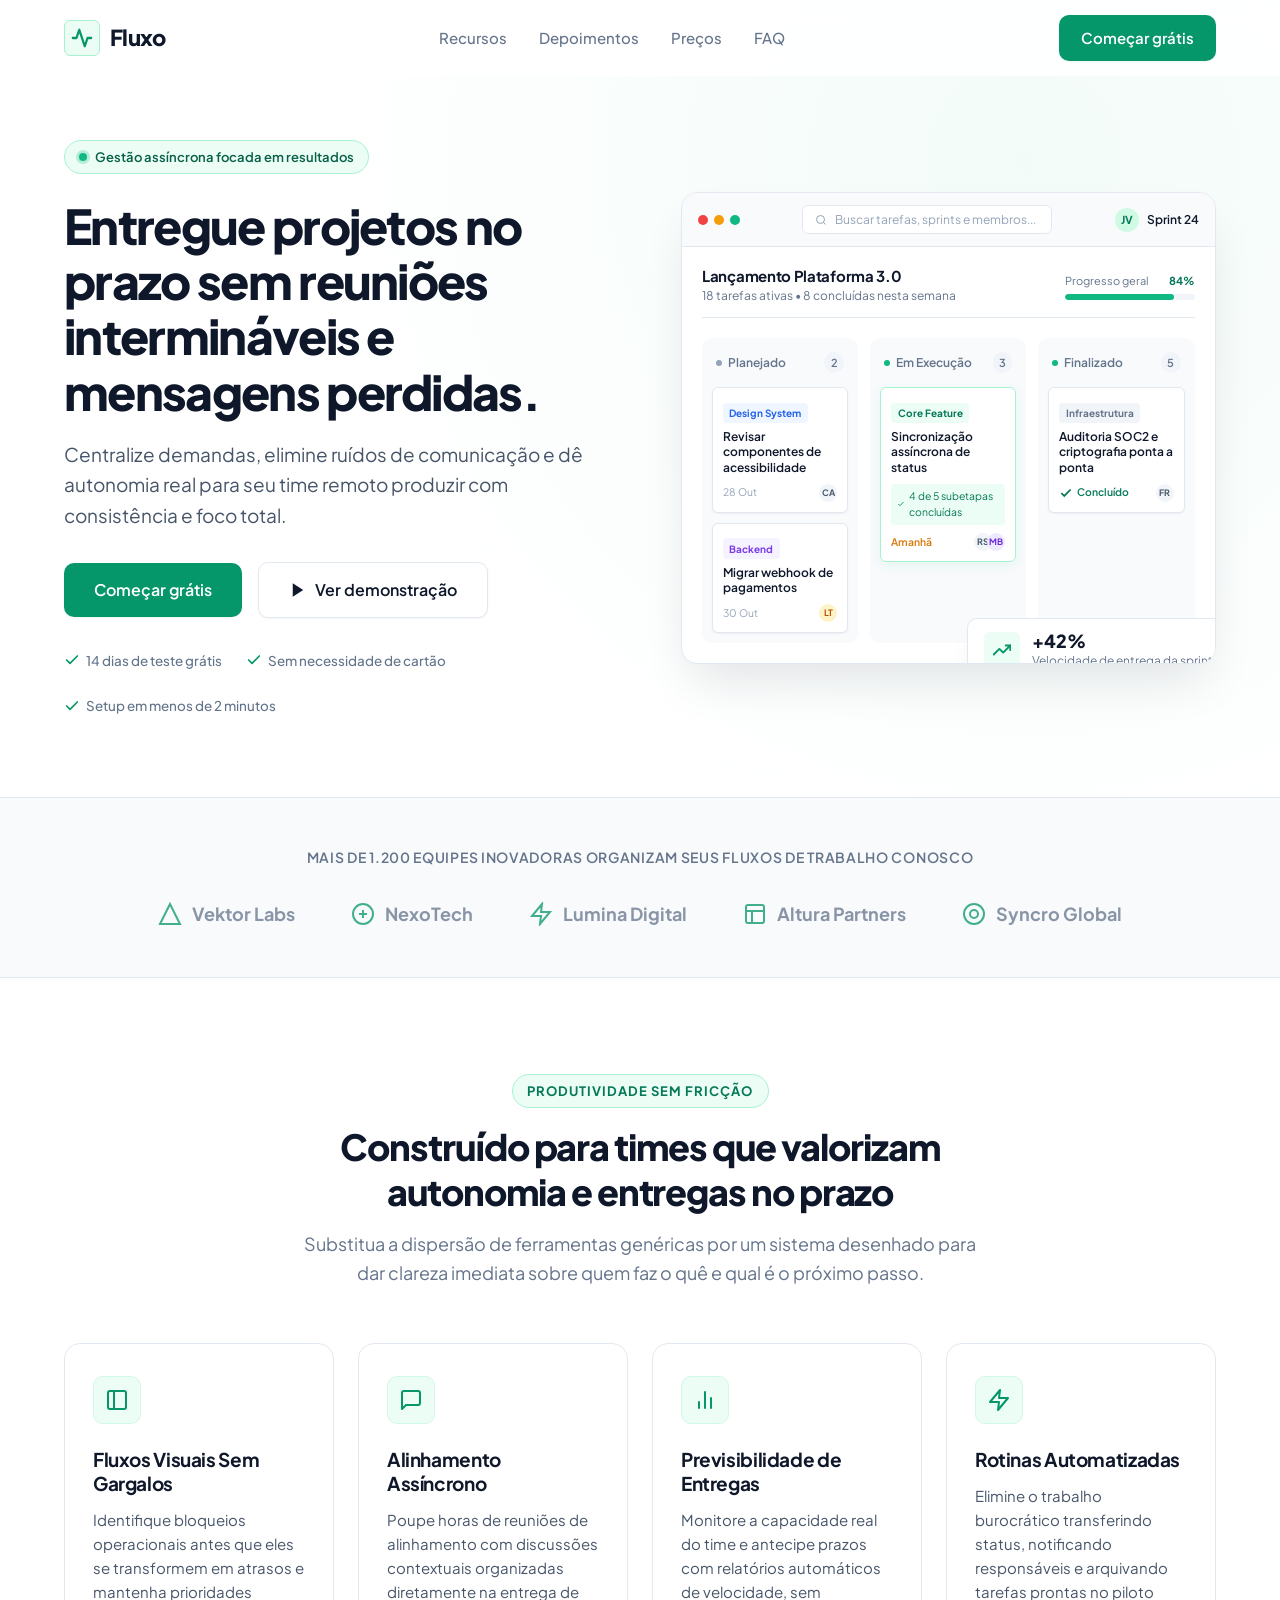
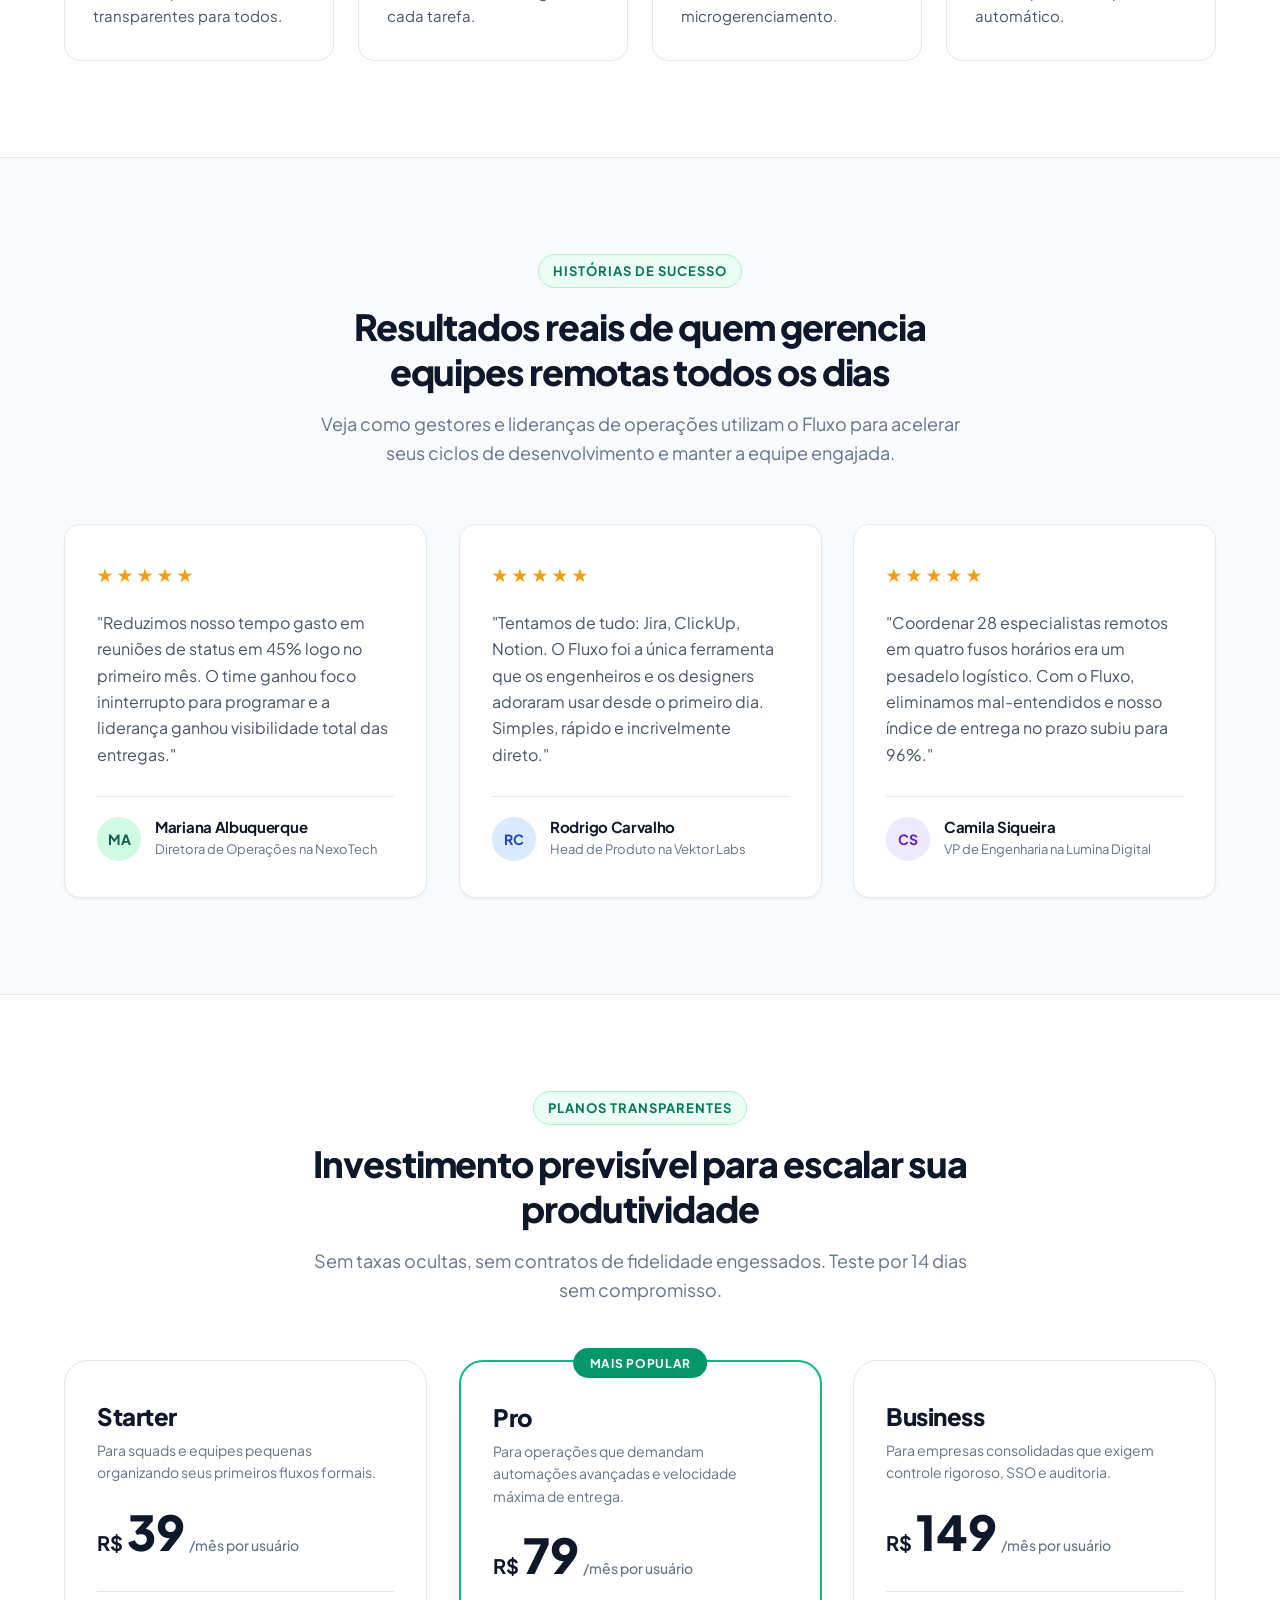
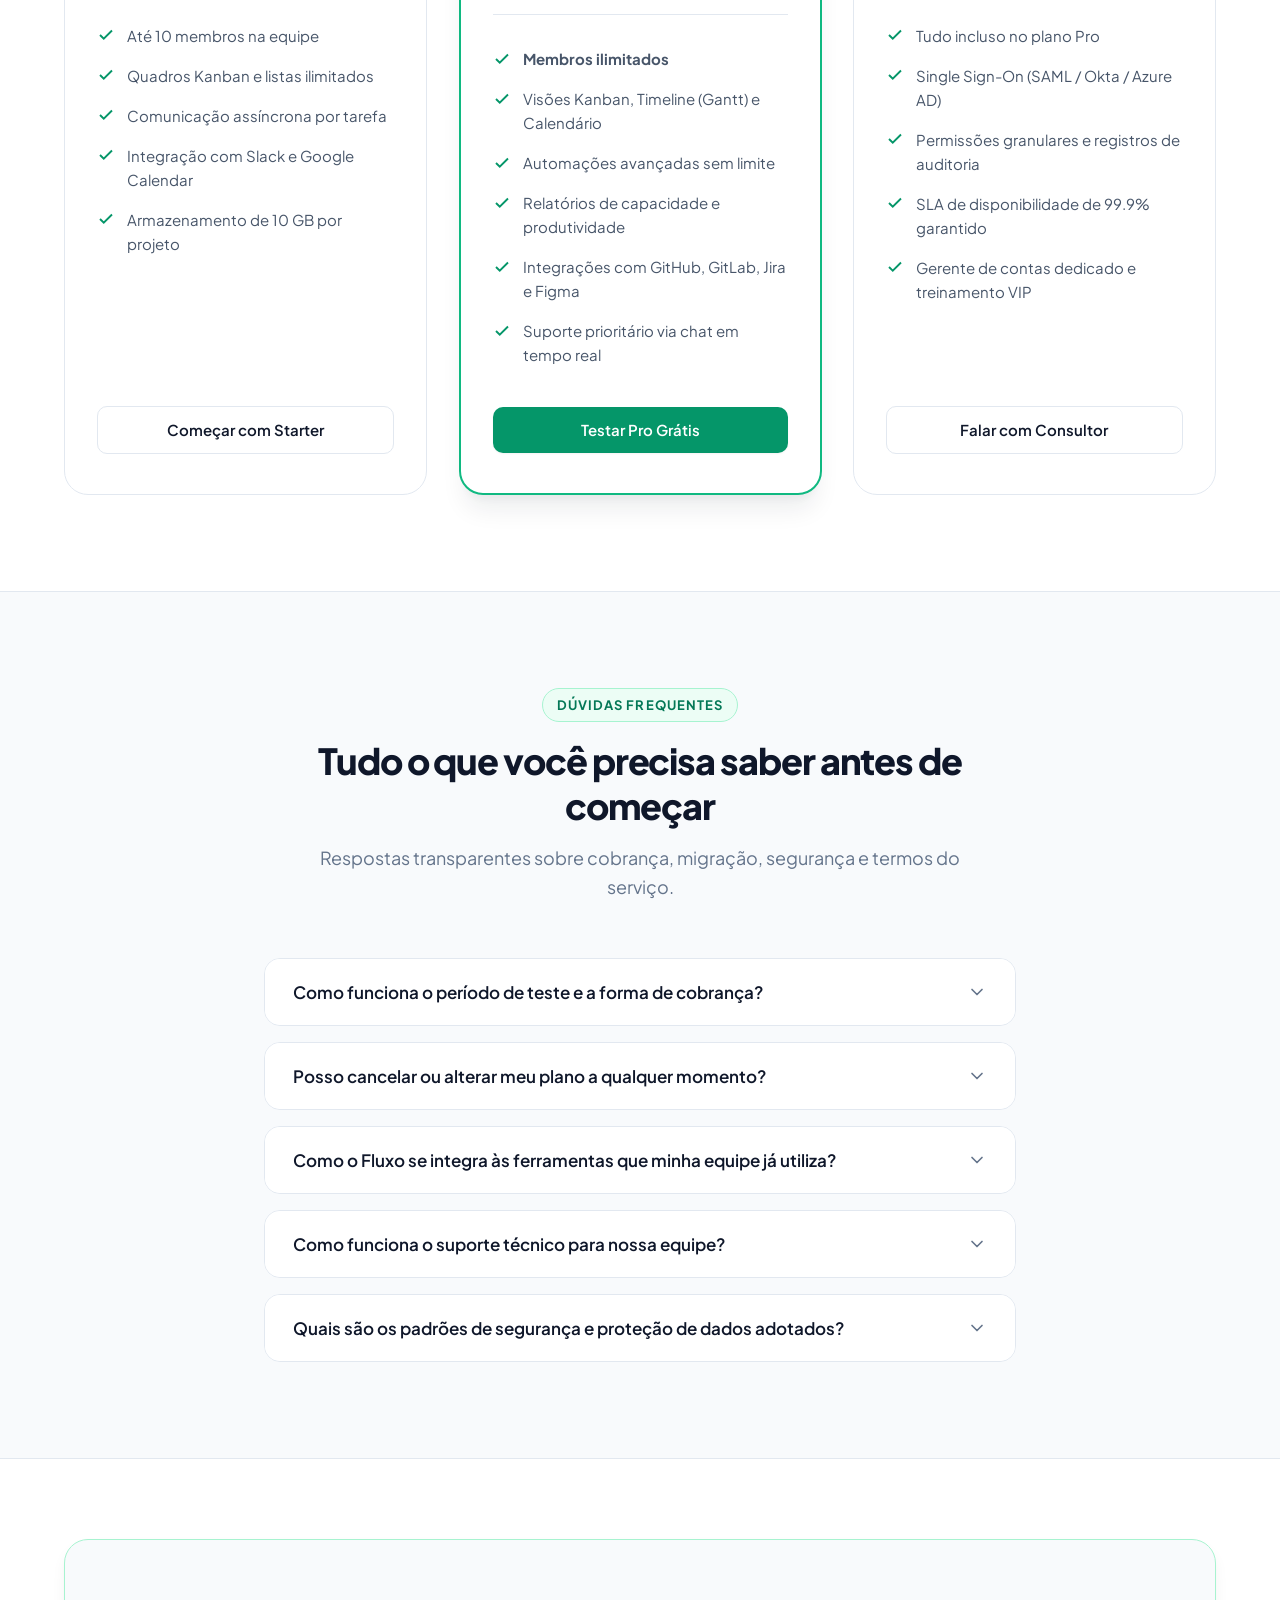
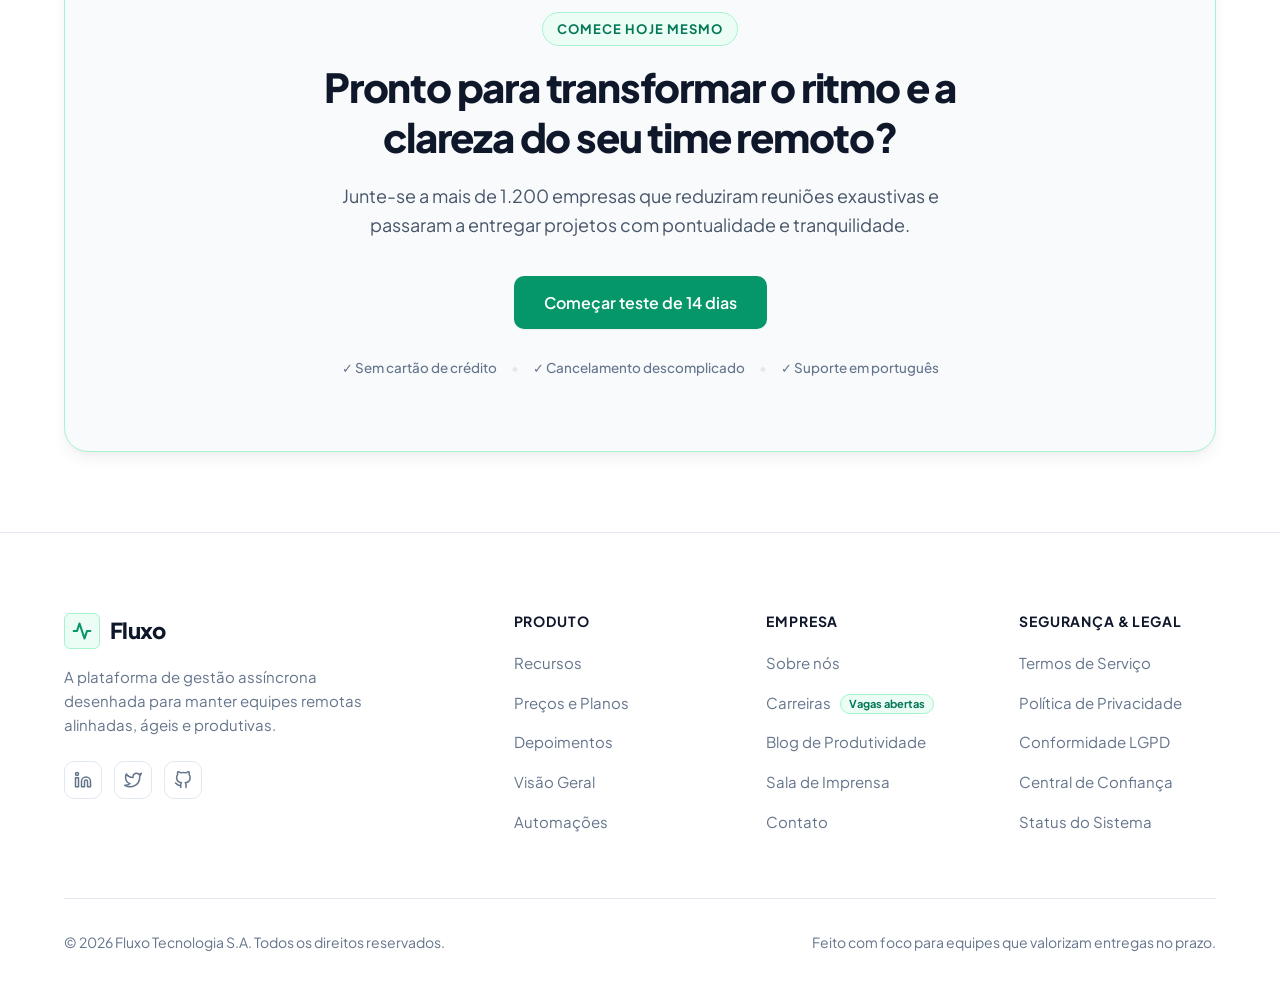
==== index.html @ 6b460231 "feat: initial commit with project files and documentation" ====
<!DOCTYPE html>
<html lang="pt-BR">
<head>
  <meta charset="UTF-8">
  <meta name="viewport" content="width=device-width, initial-scale=1.0">
  <meta name="description" content="Fluxo - A plataforma definitiva de gestão de projetos e tarefas para equipes remotas de alto rendimento. Entregue no prazo com transparência e autonomia.">
  <title>Fluxo | Gestão de Projetos e Tarefas para Equipes Remotas</title>
  
  <!-- Tipografia: Plus Jakarta Sans via Google Fonts -->
  <link rel="preconnect" href="https://fonts.googleapis.com">
  <link rel="preconnect" href="https://fonts.gstatic.com" crossorigin>
  <link href="https://fonts.googleapis.com/css2?family=Plus+Jakarta+Sans:wght@400;500;600;700;800&display=swap" rel="stylesheet">
  
  <!-- Folha de Estilos -->
  <link rel="stylesheet" href="style.css">
</head>
<body>

  <!-- ==================== 1. HEADER FIXO ==================== -->
  <header class="site-header" id="header">
    <div class="container header-container">
      <a href="#" class="brand-logo" aria-label="Fluxo - Página inicial">
        <span class="logo-mark">
          <svg width="22" height="22" viewBox="0 0 24 24" fill="none" stroke="currentColor" stroke-width="2.5" stroke-linecap="round" stroke-linejoin="round">
            <polyline points="22 12 18 12 15 21 9 3 6 12 2 12"></polyline>
          </svg>
        </span>
        <span class="logo-text">Fluxo</span>
      </a>

      <!-- Menu de Navegação Desktop -->
      <nav class="nav-menu" id="navMenu" aria-label="Navegação principal">
        <ul class="nav-list">
          <li class="nav-item"><a href="#recursos" class="nav-link">Recursos</a></li>
          <li class="nav-item"><a href="#depoimentos" class="nav-link">Depoimentos</a></li>
          <li class="nav-item"><a href="#precos" class="nav-link">Preços</a></li>
          <li class="nav-item"><a href="#faq" class="nav-link">FAQ</a></li>
        </ul>
        <div class="nav-actions-mobile">
          <a href="#precos" class="btn btn-primary btn-block">Começar grátis</a>
        </div>
      </nav>

      <!-- Ações Desktop -->
      <div class="header-actions">
        <a href="#precos" class="btn btn-primary">Começar grátis</a>
        <!-- Botão Hambúrguer Mobile -->
        <button class="hamburger-btn" id="hamburgerBtn" aria-label="Abrir menu de navegação" aria-expanded="false" aria-controls="navMenu">
          <span class="hamburger-bar"></span>
          <span class="hamburger-bar"></span>
          <span class="hamburger-bar"></span>
        </button>
      </div>
    </div>
  </header>

  <main>
    <!-- ==================== 2. HERO SECTION ==================== -->
    <section class="hero-section" id="hero">
      <div class="container hero-container">
        <!-- Coluna de Texto e Conversão -->
        <div class="hero-content reveal">
          <div class="hero-badge">
            <span class="badge-dot"></span>
            <span>Gestão assíncrona focada em resultados</span>
          </div>
          
          <h1 class="hero-title">
            Entregue projetos no prazo sem reuniões intermináveis e mensagens perdidas.
          </h1>
          
          <p class="hero-subtitle">
            Centralize demandas, elimine ruídos de comunicação e dê autonomia real para seu time remoto produzir com consistência e foco total.
          </p>

          <div class="hero-cta-group">
            <a href="#precos" class="btn btn-primary btn-lg">Começar grátis</a>
            <a href="#recursos" class="btn btn-secondary btn-lg">
              <svg width="18" height="18" viewBox="0 0 24 24" fill="currentColor">
                <polygon points="5 3 19 12 5 21 5 3"></polygon>
              </svg>
              Ver demonstração
            </a>
          </div>

          <div class="hero-trust-indicators">
            <div class="trust-item">
              <svg width="16" height="16" viewBox="0 0 24 24" fill="none" stroke="currentColor" stroke-width="2.5" stroke-linecap="round" stroke-linejoin="round">
                <polyline points="20 6 9 17 4 12"></polyline>
              </svg>
              <span>14 dias de teste grátis</span>
            </div>
            <div class="trust-item">
              <svg width="16" height="16" viewBox="0 0 24 24" fill="none" stroke="currentColor" stroke-width="2.5" stroke-linecap="round" stroke-linejoin="round">
                <polyline points="20 6 9 17 4 12"></polyline>
              </svg>
              <span>Sem necessidade de cartão</span>
            </div>
            <div class="trust-item">
              <svg width="16" height="16" viewBox="0 0 24 24" fill="none" stroke="currentColor" stroke-width="2.5" stroke-linecap="round" stroke-linejoin="round">
                <polyline points="20 6 9 17 4 12"></polyline>
              </svg>
              <span>Setup em menos de 2 minutos</span>
            </div>
          </div>
        </div>

        <!-- Coluna Mockup do Produto (HTML/CSS Puro) -->
        <div class="hero-visual reveal">
          <div class="mockup-frame">
            <!-- Barra Superior do Aplicativo -->
            <div class="mockup-header">
              <div class="mockup-dots">
                <span class="dot dot-red"></span>
                <span class="dot dot-yellow"></span>
                <span class="dot dot-green"></span>
              </div>
              <div class="mockup-search-bar">
                <svg width="12" height="12" viewBox="0 0 24 24" fill="none" stroke="currentColor" stroke-width="2">
                  <circle cx="11" cy="11" r="8"></circle>
                  <line x1="21" y1="21" x2="16.65" y2="16.65"></line>
                </svg>
                <span>Buscar tarefas, sprints e membros...</span>
              </div>
              <div class="mockup-user-pill">
                <span class="mockup-avatar avatar-primary">JV</span>
                <span class="mockup-user-name">Sprint 24</span>
              </div>
            </div>

            <!-- Corpo do Dashboard / Kanban -->
            <div class="mockup-body">
              <!-- Topo do Projeto -->
              <div class="mockup-project-header">
                <div>
                  <h4 class="mockup-project-title">Lançamento Plataforma 3.0</h4>
                  <p class="mockup-project-meta">18 tarefas ativas • 8 concluídas nesta semana</p>
                </div>
                <div class="mockup-progress-wrap">
                  <div class="progress-info">
                    <span>Progresso geral</span>
                    <strong>84%</strong>
                  </div>
                  <div class="progress-track">
                    <div class="progress-fill" style="width: 84%;"></div>
                  </div>
                </div>
              </div>

              <!-- Colunas de Tarefas -->
              <div class="mockup-columns">
                <!-- Coluna 1: A Fazer -->
                <div class="mockup-col">
                  <div class="mockup-col-header">
                    <span class="col-indicator col-gray"></span>
                    <span class="col-title">Planejado</span>
                    <span class="col-count">2</span>
                  </div>
                  <div class="mockup-task-card">
                    <span class="task-tag tag-blue">Design System</span>
                    <p class="task-title">Revisar componentes de acessibilidade</p>
                    <div class="task-meta">
                      <span class="task-due">28 Out</span>
                      <span class="task-avatar avatar-sm">CA</span>
                    </div>
                  </div>
                  <div class="mockup-task-card">
                    <span class="task-tag tag-purple">Backend</span>
                    <p class="task-title">Migrar webhook de pagamentos</p>
                    <div class="task-meta">
                      <span class="task-due">30 Out</span>
                      <span class="task-avatar avatar-sm avatar-alt">LT</span>
                    </div>
                  </div>
                </div>

                <!-- Coluna 2: Em Execução -->
                <div class="mockup-col">
                  <div class="mockup-col-header">
                    <span class="col-indicator col-emerald"></span>
                    <span class="col-title">Em Execução</span>
                    <span class="col-count">3</span>
                  </div>
                  <div class="mockup-task-card card-highlight">
                    <span class="task-tag tag-emerald">Core Feature</span>
                    <p class="task-title">Sincronização assíncrona de status</p>
                    <div class="task-checklist">
                      <svg width="12" height="12" viewBox="0 0 24 24" fill="none" stroke="currentColor" stroke-width="2.5">
                        <polyline points="20 6 9 17 4 12"></polyline>
                      </svg>
                      <span>4 de 5 subetapas concluídas</span>
                    </div>
                    <div class="task-meta">
                      <span class="task-due due-soon">Amanhã</span>
                      <div class="task-team">
                        <span class="task-avatar avatar-sm">RS</span>
                        <span class="task-avatar avatar-sm avatar-alt2">MB</span>
                      </div>
                    </div>
                  </div>
                </div>

                <!-- Coluna 3: Concluído -->
                <div class="mockup-col">
                  <div class="mockup-col-header">
                    <span class="col-indicator col-green"></span>
                    <span class="col-title">Finalizado</span>
                    <span class="col-count">5</span>
                  </div>
                  <div class="mockup-task-card card-done">
                    <span class="task-tag tag-gray">Infraestrutura</span>
                    <p class="task-title">Auditoria SOC2 e criptografia ponta a ponta</p>
                    <div class="task-meta">
                      <span class="task-status-done">
                        <svg width="14" height="14" viewBox="0 0 24 24" fill="none" stroke="currentColor" stroke-width="3">
                          <polyline points="20 6 9 17 4 12"></polyline>
                        </svg>
                        Concluído
                      </span>
                      <span class="task-avatar avatar-sm">FR</span>
                    </div>
                  </div>
                </div>
              </div>
            </div>

            <!-- Card Flutuante de Métrica -->
            <div class="mockup-floating-stat">
              <div class="floating-icon">
                <svg width="18" height="18" viewBox="0 0 24 24" fill="none" stroke="currentColor" stroke-width="2.5" stroke-linecap="round" stroke-linejoin="round">
                  <polyline points="23 6 13.5 15.5 8.5 10.5 1 18"></polyline>
                  <polyline points="17 6 23 6 23 12"></polyline>
                </svg>
              </div>
              <div class="floating-text">
                <span class="stat-number">+42%</span>
                <span class="stat-label">Velocidade de entrega da sprint</span>
              </div>
            </div>
          </div>
        </div>
      </div>
    </section>

    <!-- ==================== 4. PROVA SOCIAL (LOGOS) ==================== -->
    <section class="social-proof-strip" aria-label="Empresas que confiam no Fluxo">
      <div class="container">
        <p class="social-proof-lead">Mais de 1.200 equipes inovadoras organizam seus fluxos de trabalho conosco</p>
        <div class="client-logos-grid">
          <!-- Logo 1: Vektor -->
          <div class="client-logo-item">
            <svg width="24" height="24" viewBox="0 0 24 24" fill="none" stroke="currentColor" stroke-width="2">
              <polygon points="12 2 2 22 22 22"></polygon>
            </svg>
            <span>Vektor Labs</span>
          </div>

          <!-- Logo 2: NexoTech -->
          <div class="client-logo-item">
            <svg width="24" height="24" viewBox="0 0 24 24" fill="none" stroke="currentColor" stroke-width="2">
              <circle cx="12" cy="12" r="10"></circle>
              <path d="M8 12h8M12 8v8"></path>
            </svg>
            <span>NexoTech</span>
          </div>

          <!-- Logo 3: Lumina -->
          <div class="client-logo-item">
            <svg width="24" height="24" viewBox="0 0 24 24" fill="none" stroke="currentColor" stroke-width="2">
              <polygon points="13 2 3 14 12 14 11 22 21 10 12 10 13 2"></polygon>
            </svg>
            <span>Lumina Digital</span>
          </div>

          <!-- Logo 4: Altura Capital -->
          <div class="client-logo-item">
            <svg width="24" height="24" viewBox="0 0 24 24" fill="none" stroke="currentColor" stroke-width="2">
              <rect x="3" y="3" width="18" height="18" rx="2"></rect>
              <line x1="3" y1="9" x2="21" y2="9"></line>
              <line x1="9" y1="21" x2="9" y2="9"></line>
            </svg>
            <span>Altura Partners</span>
          </div>

          <!-- Logo 5: Syncro -->
          <div class="client-logo-item">
            <svg width="24" height="24" viewBox="0 0 24 24" fill="none" stroke="currentColor" stroke-width="2">
              <circle cx="12" cy="12" r="10"></circle>
              <circle cx="12" cy="12" r="4"></circle>
            </svg>
            <span>Syncro Global</span>
          </div>
        </div>
      </div>
    </section>

    <!-- ==================== 3. SEÇÃO DE RECURSOS ==================== -->
    <section class="features-section section-padding" id="recursos">
      <div class="container">
        <div class="section-header text-center reveal">
          <span class="section-tag">Produtividade Sem Fricção</span>
          <h2 class="section-title">Construído para times que valorizam autonomia e entregas no prazo</h2>
          <p class="section-description">
            Substitua a dispersão de ferramentas genéricas por um sistema desenhado para dar clareza imediata sobre quem faz o quê e qual é o próximo passo.
          </p>
        </div>

        <div class="features-grid">
          <!-- Card 1 -->
          <div class="feature-card reveal">
            <div class="feature-icon-box">
              <svg width="24" height="24" viewBox="0 0 24 24" fill="none" stroke="currentColor" stroke-width="2" stroke-linecap="round" stroke-linejoin="round">
                <rect x="3" y="3" width="18" height="18" rx="2" ry="2"></rect>
                <line x1="9" y1="3" x2="9" y2="21"></line>
              </svg>
            </div>
            <h3 class="feature-title">Fluxos Visuais Sem Gargalos</h3>
            <p class="feature-description">
              Identifique bloqueios operacionais antes que eles se transformem em atrasos e mantenha prioridades transparentes para todos.
            </p>
          </div>

          <!-- Card 2 -->
          <div class="feature-card reveal">
            <div class="feature-icon-box">
              <svg width="24" height="24" viewBox="0 0 24 24" fill="none" stroke="currentColor" stroke-width="2" stroke-linecap="round" stroke-linejoin="round">
                <path d="M21 15a2 2 0 0 1-2 2H7l-4 4V5a2 2 0 0 1 2-2h14a2 2 0 0 1 2 2z"></path>
              </svg>
            </div>
            <h3 class="feature-title">Alinhamento Assíncrono</h3>
            <p class="feature-description">
              Poupe horas de reuniões de alinhamento com discussões contextuais organizadas diretamente na entrega de cada tarefa.
            </p>
          </div>

          <!-- Card 3 -->
          <div class="feature-card reveal">
            <div class="feature-icon-box">
              <svg width="24" height="24" viewBox="0 0 24 24" fill="none" stroke="currentColor" stroke-width="2" stroke-linecap="round" stroke-linejoin="round">
                <line x1="18" y1="20" x2="18" y2="10"></line>
                <line x1="12" y1="20" x2="12" y2="4"></line>
                <line x1="6" y1="20" x2="6" y2="14"></line>
              </svg>
            </div>
            <h3 class="feature-title">Previsibilidade de Entregas</h3>
            <p class="feature-description">
              Monitore a capacidade real do time e antecipe prazos com relatórios automáticos de velocidade, sem microgerenciamento.
            </p>
          </div>

          <!-- Card 4 -->
          <div class="feature-card reveal">
            <div class="feature-icon-box">
              <svg width="24" height="24" viewBox="0 0 24 24" fill="none" stroke="currentColor" stroke-width="2" stroke-linecap="round" stroke-linejoin="round">
                <polyline points="13 2 3 14 12 14 11 22 21 10 12 10 13 2"></polyline>
              </svg>
            </div>
            <h3 class="feature-title">Rotinas Automatizadas</h3>
            <p class="feature-description">
              Elimine o trabalho burocrático transferindo status, notificando responsáveis e arquivando tarefas prontas no piloto automático.
            </p>
          </div>
        </div>
      </div>
    </section>

    <!-- ==================== 4. PROVA SOCIAL (DEPOIMENTOS) ==================== -->
    <section class="testimonials-section section-padding bg-alt" id="depoimentos">
      <div class="container">
        <div class="section-header text-center reveal">
          <span class="section-tag">Histórias de Sucesso</span>
          <h2 class="section-title">Resultados reais de quem gerencia equipes remotas todos os dias</h2>
          <p class="section-description">
            Veja como gestores e lideranças de operações utilizam o Fluxo para acelerar seus ciclos de desenvolvimento e manter a equipe engajada.
          </p>
        </div>

        <div class="testimonials-grid">
          <!-- Depoimento 1 -->
          <div class="testimonial-card reveal">
            <div class="testimonial-rating" aria-label="Avaliação 5 estrelas">
              <span class="star-icon">&#9733;</span>
              <span class="star-icon">&#9733;</span>
              <span class="star-icon">&#9733;</span>
              <span class="star-icon">&#9733;</span>
              <span class="star-icon">&#9733;</span>
            </div>
            <blockquote class="testimonial-quote">
              "Reduzimos nosso tempo gasto em reuniões de status em 45% logo no primeiro mês. O time ganhou foco ininterrupto para programar e a liderança ganhou visibilidade total das entregas."
            </blockquote>
            <div class="testimonial-author">
              <div class="author-avatar avatar-mariana">MA</div>
              <div class="author-info">
                <h4 class="author-name">Mariana Albuquerque</h4>
                <p class="author-role">Diretora de Operações na NexoTech</p>
              </div>
            </div>
          </div>

          <!-- Depoimento 2 -->
          <div class="testimonial-card reveal">
            <div class="testimonial-rating" aria-label="Avaliação 5 estrelas">
              <span class="star-icon">&#9733;</span>
              <span class="star-icon">&#9733;</span>
              <span class="star-icon">&#9733;</span>
              <span class="star-icon">&#9733;</span>
              <span class="star-icon">&#9733;</span>
            </div>
            <blockquote class="testimonial-quote">
              "Tentamos de tudo: Jira, ClickUp, Notion. O Fluxo foi a única ferramenta que os engenheiros e os designers adoraram usar desde o primeiro dia. Simples, rápido e incrivelmente direto."
            </blockquote>
            <div class="testimonial-author">
              <div class="author-avatar avatar-rodrigo">RC</div>
              <div class="author-info">
                <h4 class="author-name">Rodrigo Carvalho</h4>
                <p class="author-role">Head de Produto na Vektor Labs</p>
              </div>
            </div>
          </div>

          <!-- Depoimento 3 -->
          <div class="testimonial-card reveal">
            <div class="testimonial-rating" aria-label="Avaliação 5 estrelas">
              <span class="star-icon">&#9733;</span>
              <span class="star-icon">&#9733;</span>
              <span class="star-icon">&#9733;</span>
              <span class="star-icon">&#9733;</span>
              <span class="star-icon">&#9733;</span>
            </div>
            <blockquote class="testimonial-quote">
              "Coordenar 28 especialistas remotos em quatro fusos horários era um pesadelo logístico. Com o Fluxo, eliminamos mal-entendidos e nosso índice de entrega no prazo subiu para 96%."
            </blockquote>
            <div class="testimonial-author">
              <div class="author-avatar avatar-camila">CS</div>
              <div class="author-info">
                <h4 class="author-name">Camila Siqueira</h4>
                <p class="author-role">VP de Engenharia na Lumina Digital</p>
              </div>
            </div>
          </div>
        </div>
      </div>
    </section>

    <!-- ==================== 5. SEÇÃO DE PREÇOS ==================== -->
    <section class="pricing-section section-padding" id="precos">
      <div class="container">
        <div class="section-header text-center reveal">
          <span class="section-tag">Planos Transparentes</span>
          <h2 class="section-title">Investimento previsível para escalar sua produtividade</h2>
          <p class="section-description">
            Sem taxas ocultas, sem contratos de fidelidade engessados. Teste por 14 dias sem compromisso.
          </p>
        </div>

        <div class="pricing-grid">
          <!-- Plano 1: Starter -->
          <div class="pricing-card reveal">
            <div class="pricing-header">
              <h3 class="plan-name">Starter</h3>
              <p class="plan-description">Para squads e equipes pequenas organizando seus primeiros fluxos formais.</p>
              <div class="plan-price-wrap">
                <span class="currency">R$</span>
                <span class="amount">39</span>
                <span class="period">/mês por usuário</span>
              </div>
            </div>
            <ul class="plan-features">
              <li>
                <svg class="check-icon" width="18" height="18" viewBox="0 0 24 24" fill="none" stroke="currentColor" stroke-width="2.5">
                  <polyline points="20 6 9 17 4 12"></polyline>
                </svg>
                <span>Até 10 membros na equipe</span>
              </li>
              <li>
                <svg class="check-icon" width="18" height="18" viewBox="0 0 24 24" fill="none" stroke="currentColor" stroke-width="2.5">
                  <polyline points="20 6 9 17 4 12"></polyline>
                </svg>
                <span>Quadros Kanban e listas ilimitados</span>
              </li>
              <li>
                <svg class="check-icon" width="18" height="18" viewBox="0 0 24 24" fill="none" stroke="currentColor" stroke-width="2.5">
                  <polyline points="20 6 9 17 4 12"></polyline>
                </svg>
                <span>Comunicação assíncrona por tarefa</span>
              </li>
              <li>
                <svg class="check-icon" width="18" height="18" viewBox="0 0 24 24" fill="none" stroke="currentColor" stroke-width="2.5">
                  <polyline points="20 6 9 17 4 12"></polyline>
                </svg>
                <span>Integração com Slack e Google Calendar</span>
              </li>
              <li>
                <svg class="check-icon" width="18" height="18" viewBox="0 0 24 24" fill="none" stroke="currentColor" stroke-width="2.5">
                  <polyline points="20 6 9 17 4 12"></polyline>
                </svg>
                <span>Armazenamento de 10 GB por projeto</span>
              </li>
            </ul>
            <div class="pricing-footer">
              <a href="#hero" class="btn btn-outline btn-block">Começar com Starter</a>
            </div>
          </div>

          <!-- Plano 2: Pro (Destaque Mais Popular) -->
          <div class="pricing-card pricing-card-featured reveal">
            <div class="popular-badge">Mais Popular</div>
            <div class="pricing-header">
              <h3 class="plan-name">Pro</h3>
              <p class="plan-description">Para operações que demandam automações avançadas e velocidade máxima de entrega.</p>
              <div class="plan-price-wrap">
                <span class="currency">R$</span>
                <span class="amount">79</span>
                <span class="period">/mês por usuário</span>
              </div>
            </div>
            <ul class="plan-features">
              <li>
                <svg class="check-icon" width="18" height="18" viewBox="0 0 24 24" fill="none" stroke="currentColor" stroke-width="2.5">
                  <polyline points="20 6 9 17 4 12"></polyline>
                </svg>
                <strong>Membros ilimitados</strong>
              </li>
              <li>
                <svg class="check-icon" width="18" height="18" viewBox="0 0 24 24" fill="none" stroke="currentColor" stroke-width="2.5">
                  <polyline points="20 6 9 17 4 12"></polyline>
                </svg>
                <span>Visões Kanban, Timeline (Gantt) e Calendário</span>
              </li>
              <li>
                <svg class="check-icon" width="18" height="18" viewBox="0 0 24 24" fill="none" stroke="currentColor" stroke-width="2.5">
                  <polyline points="20 6 9 17 4 12"></polyline>
                </svg>
                <span>Automações avançadas sem limite</span>
              </li>
              <li>
                <svg class="check-icon" width="18" height="18" viewBox="0 0 24 24" fill="none" stroke="currentColor" stroke-width="2.5">
                  <polyline points="20 6 9 17 4 12"></polyline>
                </svg>
                <span>Relatórios de capacidade e produtividade</span>
              </li>
              <li>
                <svg class="check-icon" width="18" height="18" viewBox="0 0 24 24" fill="none" stroke="currentColor" stroke-width="2.5">
                  <polyline points="20 6 9 17 4 12"></polyline>
                </svg>
                <span>Integrações com GitHub, GitLab, Jira e Figma</span>
              </li>
              <li>
                <svg class="check-icon" width="18" height="18" viewBox="0 0 24 24" fill="none" stroke="currentColor" stroke-width="2.5">
                  <polyline points="20 6 9 17 4 12"></polyline>
                </svg>
                <span>Suporte prioritário via chat em tempo real</span>
              </li>
            </ul>
            <div class="pricing-footer">
              <a href="#hero" class="btn btn-primary btn-block">Testar Pro Grátis</a>
            </div>
          </div>

          <!-- Plano 3: Business -->
          <div class="pricing-card reveal">
            <div class="pricing-header">
              <h3 class="plan-name">Business</h3>
              <p class="plan-description">Para empresas consolidadas que exigem controle rigoroso, SSO e auditoria.</p>
              <div class="plan-price-wrap">
                <span class="currency">R$</span>
                <span class="amount">149</span>
                <span class="period">/mês por usuário</span>
              </div>
            </div>
            <ul class="plan-features">
              <li>
                <svg class="check-icon" width="18" height="18" viewBox="0 0 24 24" fill="none" stroke="currentColor" stroke-width="2.5">
                  <polyline points="20 6 9 17 4 12"></polyline>
                </svg>
                <span>Tudo incluso no plano Pro</span>
              </li>
              <li>
                <svg class="check-icon" width="18" height="18" viewBox="0 0 24 24" fill="none" stroke="currentColor" stroke-width="2.5">
                  <polyline points="20 6 9 17 4 12"></polyline>
                </svg>
                <span>Single Sign-On (SAML / Okta / Azure AD)</span>
              </li>
              <li>
                <svg class="check-icon" width="18" height="18" viewBox="0 0 24 24" fill="none" stroke="currentColor" stroke-width="2.5">
                  <polyline points="20 6 9 17 4 12"></polyline>
                </svg>
                <span>Permissões granulares e registros de auditoria</span>
              </li>
              <li>
                <svg class="check-icon" width="18" height="18" viewBox="0 0 24 24" fill="none" stroke="currentColor" stroke-width="2.5">
                  <polyline points="20 6 9 17 4 12"></polyline>
                </svg>
                <span>SLA de disponibilidade de 99.9% garantido</span>
              </li>
              <li>
                <svg class="check-icon" width="18" height="18" viewBox="0 0 24 24" fill="none" stroke="currentColor" stroke-width="2.5">
                  <polyline points="20 6 9 17 4 12"></polyline>
                </svg>
                <span>Gerente de contas dedicado e treinamento VIP</span>
              </li>
            </ul>
            <div class="pricing-footer">
              <a href="#hero" class="btn btn-outline btn-block">Falar com Consultor</a>
            </div>
          </div>
        </div>
      </div>
    </section>

    <!-- ==================== 6. SEÇÃO DE FAQ ==================== -->
    <section class="faq-section section-padding bg-alt" id="faq">
      <div class="container faq-container">
        <div class="section-header text-center reveal">
          <span class="section-tag">Dúvidas Frequentes</span>
          <h2 class="section-title">Tudo o que você precisa saber antes de começar</h2>
          <p class="section-description">
            Respostas transparentes sobre cobrança, migração, segurança e termos do serviço.
          </p>
        </div>

        <div class="faq-accordion reveal">
          <!-- FAQ 1: Cobrança -->
          <div class="faq-item">
            <button class="faq-question" aria-expanded="false">
              <span>Como funciona o período de teste e a forma de cobrança?</span>
              <span class="faq-icon" aria-hidden="true">
                <svg width="20" height="20" viewBox="0 0 24 24" fill="none" stroke="currentColor" stroke-width="2" stroke-linecap="round" stroke-linejoin="round">
                  <polyline points="6 9 12 15 18 9"></polyline>
                </svg>
              </span>
            </button>
            <div class="faq-answer">
              <div class="faq-answer-inner">
                <p>
                  Você pode usar o Fluxo gratuitamente por 14 dias com acesso a todas as funcionalidades do plano Pro. Não solicitamos dados de cartão de crédito no cadastro. Após os 14 dias, você escolhe se deseja assinar um plano pago via cartão corporativo ou boleto bancário mensal, sem nenhuma cobrança surpresa.
                </p>
              </div>
            </div>
          </div>

          <!-- FAQ 2: Cancelamento -->
          <div class="faq-item">
            <button class="faq-question" aria-expanded="false">
              <span>Posso cancelar ou alterar meu plano a qualquer momento?</span>
              <span class="faq-icon" aria-hidden="true">
                <svg width="20" height="20" viewBox="0 0 24 24" fill="none" stroke="currentColor" stroke-width="2" stroke-linecap="round" stroke-linejoin="round">
                  <polyline points="6 9 12 15 18 9"></polyline>
                </svg>
              </span>
            </button>
            <div class="faq-answer">
              <div class="faq-answer-inner">
                <p>
                  Sim. Nossos planos são mensais e não possuem fidelidade ou multas rescisórias. Você pode fazer upgrade, downgrade ou cancelar sua assinatura diretamente no painel de configurações a qualquer instante com apenas 2 cliques.
                </p>
              </div>
            </div>
          </div>

          <!-- FAQ 3: Integração -->
          <div class="faq-item">
            <button class="faq-question" aria-expanded="false">
              <span>Como o Fluxo se integra às ferramentas que minha equipe já utiliza?</span>
              <span class="faq-icon" aria-hidden="true">
                <svg width="20" height="20" viewBox="0 0 24 24" fill="none" stroke="currentColor" stroke-width="2" stroke-linecap="round" stroke-linejoin="round">
                  <polyline points="6 9 12 15 18 9"></polyline>
                </svg>
              </span>
            </button>
            <div class="faq-answer">
              <div class="faq-answer-inner">
                <p>
                  O Fluxo possui integrações nativas com Slack, Microsoft Teams, GitHub, GitLab, Figma, Google Drive e Notion. Além disso, disponibilizamos uma API REST pública e conexão via Zapier e Webhooks para conectar qualquer sistema interno do seu negócio.
                </p>
              </div>
            </div>
          </div>

          <!-- FAQ 4: Suporte -->
          <div class="faq-item">
            <button class="faq-question" aria-expanded="false">
              <span>Como funciona o suporte técnico para nossa equipe?</span>
              <span class="faq-icon" aria-hidden="true">
                <svg width="20" height="20" viewBox="0 0 24 24" fill="none" stroke="currentColor" stroke-width="2" stroke-linecap="round" stroke-linejoin="round">
                  <polyline points="6 9 12 15 18 9"></polyline>
                </svg>
              </span>
            </button>
            <div class="faq-answer">
              <div class="faq-answer-inner">
                <p>
                  Todos os usuários contam com central de documentação completa em português e atendimento via ticket com resposta em menos de 4 horas úteis. Assinantes dos planos Pro e Business possuem atendimento humanizado prioritário via chat em tempo real dentro da própria plataforma.
                </p>
              </div>
            </div>
          </div>

          <!-- FAQ 5: Segurança -->
          <div class="faq-item">
            <button class="faq-question" aria-expanded="false">
              <span>Quais são os padrões de segurança e proteção de dados adotados?</span>
              <span class="faq-icon" aria-hidden="true">
                <svg width="20" height="20" viewBox="0 0 24 24" fill="none" stroke="currentColor" stroke-width="2" stroke-linecap="round" stroke-linejoin="round">
                  <polyline points="6 9 12 15 18 9"></polyline>
                </svg>
              </span>
            </button>
            <div class="faq-answer">
              <div class="faq-answer-inner">
                <p>
                  Levamos conformidade a sério. Utilizamos criptografia TLS 1.3 em trânsito e AES-256 em repouso em servidores AWS com certificação SOC2 Tipo II e ISO 27001. Estamos 100% em conformidade com as diretrizes da LGPD e GDPR, garantindo sigilo absoluto dos arquivos e conversas do seu projeto.
                </p>
              </div>
            </div>
          </div>
        </div>
      </div>
    </section>

    <!-- ==================== 7. CTA FINAL ==================== -->
    <section class="final-cta-section section-padding">
      <div class="container">
        <div class="final-cta-card reveal">
          <div class="cta-inner-content">
            <span class="section-tag">Comece Hoje Mesmo</span>
            <h2 class="final-cta-title">
              Pronto para transformar o ritmo e a clareza do seu time remoto?
            </h2>
            <p class="final-cta-subtitle">
              Junte-se a mais de 1.200 empresas que reduziram reuniões exaustivas e passaram a entregar projetos com pontualidade e tranquilidade.
            </p>
            <div class="final-cta-buttons">
              <a href="#precos" class="btn btn-primary btn-lg">Começar teste de 14 dias</a>
            </div>
            <div class="final-cta-guarantees">
              <span>✓ Sem cartão de crédito</span>
              <span class="bullet-separator">•</span>
              <span>✓ Cancelamento descomplicado</span>
              <span class="bullet-separator">•</span>
              <span>✓ Suporte em português</span>
            </div>
          </div>
        </div>
      </div>
    </section>
  </main>

  <!-- ==================== 8. FOOTER ==================== -->
  <footer class="site-footer">
    <div class="container">
      <div class="footer-grid">
        <!-- Coluna da Marca -->
        <div class="footer-brand-col">
          <a href="#" class="brand-logo footer-logo">
            <span class="logo-mark">
              <svg width="20" height="20" viewBox="0 0 24 24" fill="none" stroke="currentColor" stroke-width="2.5" stroke-linecap="round" stroke-linejoin="round">
                <polyline points="22 12 18 12 15 21 9 3 6 12 2 12"></polyline>
              </svg>
            </span>
            <span class="logo-text">Fluxo</span>
          </a>
          <p class="footer-tagline">
            A plataforma de gestão assíncrona desenhada para manter equipes remotas alinhadas, ágeis e produtivas.
          </p>
          <div class="footer-social-links">
            <a href="#" aria-label="LinkedIn do Fluxo" class="social-link">
              <svg width="18" height="18" viewBox="0 0 24 24" fill="none" stroke="currentColor" stroke-width="2" stroke-linecap="round" stroke-linejoin="round">
                <path d="M16 8a6 6 0 0 1 6 6v7h-4v-7a2 2 0 0 0-2-2 2 2 0 0 0-2 2v7h-4v-7a6 6 0 0 1 6-6z"></path>
                <rect x="2" y="9" width="4" height="12"></rect>
                <circle cx="4" cy="4" r="2"></circle>
              </svg>
            </a>
            <a href="#" aria-label="Twitter / X do Fluxo" class="social-link">
              <svg width="18" height="18" viewBox="0 0 24 24" fill="none" stroke="currentColor" stroke-width="2" stroke-linecap="round" stroke-linejoin="round">
                <path d="M23 3a10.9 10.9 0 0 1-3.14 1.53 4.48 4.48 0 0 0-7.86 3v1A10.66 10.66 0 0 1 3 4s-4 9 5 13a11.64 11.64 0 0 1-7 2c9 5 20 0 20-11.5a4.5 4.5 0 0 0-.08-.83A7.72 7.72 0 0 0 23 3z"></path>
              </svg>
            </a>
            <a href="#" aria-label="GitHub do Fluxo" class="social-link">
              <svg width="18" height="18" viewBox="0 0 24 24" fill="none" stroke="currentColor" stroke-width="2" stroke-linecap="round" stroke-linejoin="round">
                <path d="M9 19c-5 1.5-5-2.5-7-3m14 6v-3.87a3.37 3.37 0 0 0-.94-2.61c3.14-.35 6.44-1.54 6.44-7A5.44 5.44 0 0 0 20 4.77 5.07 5.07 0 0 0 19.91 1S18.73.65 16 2.48a13.38 13.38 0 0 0-7 0C6.27.65 5.09 1 5.09 1A5.07 5.07 0 0 0 5 4.77a5.44 5.44 0 0 0-1.5 3.78c0 5.42 3.3 6.61 6.44 7A3.37 3.37 0 0 0 9 18.13V22"></path>
              </svg>
            </a>
          </div>
        </div>

        <!-- Coluna Produto -->
        <div class="footer-links-col">
          <h4 class="footer-heading">Produto</h4>
          <ul class="footer-nav">
            <li><a href="#recursos">Recursos</a></li>
            <li><a href="#precos">Preços e Planos</a></li>
            <li><a href="#depoimentos">Depoimentos</a></li>
            <li><a href="#hero">Visão Geral</a></li>
            <li><a href="#recursos">Automações</a></li>
          </ul>
        </div>

        <!-- Coluna Empresa -->
        <div class="footer-links-col">
          <h4 class="footer-heading">Empresa</h4>
          <ul class="footer-nav">
            <li><a href="#">Sobre nós</a></li>
            <li><a href="#">Carreiras <span class="footer-badge">Vagas abertas</span></a></li>
            <li><a href="#">Blog de Produtividade</a></li>
            <li><a href="#">Sala de Imprensa</a></li>
            <li><a href="#">Contato</a></li>
          </ul>
        </div>

        <!-- Coluna Legal & Segurança -->
        <div class="footer-links-col">
          <h4 class="footer-heading">Segurança & Legal</h4>
          <ul class="footer-nav">
            <li><a href="#">Termos de Serviço</a></li>
            <li><a href="#">Política de Privacidade</a></li>
            <li><a href="#">Conformidade LGPD</a></li>
            <li><a href="#">Central de Confiança</a></li>
            <li><a href="#">Status do Sistema</a></li>
          </ul>
        </div>
      </div>

      <!-- Barra de Direitos Autorais -->
      <div class="footer-bottom">
        <p>&copy; 2026 Fluxo Tecnologia S.A. Todos os direitos reservados.</p>
        <p class="footer-subtext">Feito com foco para equipes que valorizam entregas no prazo.</p>
      </div>
    </div>
  </footer>

  <!-- Script Principal -->
  <script src="script.js"></script>
</body>
</html>
---- style.css ----
/* ==========================================================================
   FLUXO - DESIGN SYSTEM & STYLESHEET
   Landing Page SaaS B2B de Alta Conversão
   ========================================================================== */

/* 1. VARIÁVEIS CSS (DESIGN TOKENS) */
:root {
  /* Paleta Verde-Esmeralda (Cor de Destaque) */
  --emerald-50: #ecfdf5;
  --emerald-100: #d1fae5;
  --emerald-200: #a7f3d0;
  --emerald-500: #10b981;
  --emerald-600: #059669;
  --emerald-700: #047857;
  --emerald-800: #065f46;
  --emerald-rgb: 16, 185, 129;

  /* Cores Neutras (Fundo Branco & Cinza Muito Claro) */
  --bg-primary: #ffffff;
  --bg-secondary: #f8fafc;
  --bg-tertiary: #f1f5f9;
  --border-light: #e2e8f0;
  --border-subtle: #edf2f7;

  /* Escala Tipográfica Neutra */
  --text-main: #0f172a;       /* Slate 900 */
  --text-body: #475569;       /* Slate 600 */
  --text-muted: #64748b;      /* Slate 500 */
  --text-light: #94a3b8;      /* Slate 400 */

  /* Tipografia */
  --font-family: 'Plus Jakarta Sans', -apple-system, BlinkMacSystemFont, 'Segoe UI', Roboto, Helvetica, Arial, sans-serif;

  /* Sombras Sutis */
  --shadow-xs: 0 1px 2px 0 rgba(15, 23, 42, 0.05);
  --shadow-sm: 0 2px 4px -1px rgba(15, 23, 42, 0.06), 0 1px 2px -1px rgba(15, 23, 42, 0.04);
  --shadow-md: 0 8px 16px -2px rgba(15, 23, 42, 0.06), 0 4px 6px -2px rgba(15, 23, 42, 0.04);
  --shadow-lg: 0 20px 25px -5px rgba(15, 23, 42, 0.07), 0 10px 10px -5px rgba(15, 23, 42, 0.04);
  --shadow-xl: 0 25px 50px -12px rgba(15, 23, 42, 0.12);
  --shadow-emerald: 0 10px 25px -5px rgba(16, 185, 129, 0.25);

  /* Bordas Arredondadas */
  --radius-sm: 6px;
  --radius-md: 10px;
  --radius-lg: 16px;
  --radius-xl: 24px;
  --radius-full: 9999px;

  /* Transições Suaves */
  --transition-fast: 0.15s ease;
  --transition-normal: 0.25s ease;
  --transition-smooth: 0.35s cubic-bezier(0.16, 1, 0.3, 1);

  /* Layout */
  --container-max: 1200px;
  --header-height: 76px;
}

/* 2. RESET E NORMAS GERAIS */
*, *::before, *::after {
  box-sizing: border-box;
  margin: 0;
  padding: 0;
}

html {
  scroll-behavior: smooth;
  font-size: 16px;
  text-rendering: optimizeLegibility;
  -webkit-font-smoothing: antialiased;
}

body {
  font-family: var(--font-family);
  background-color: var(--bg-primary);
  color: var(--text-body);
  line-height: 1.6;
  overflow-x: hidden;
}

h1, h2, h3, h4, h5, h6 {
  color: var(--text-main);
  font-weight: 700;
  line-height: 1.25;
  letter-spacing: -0.02em;
}

p {
  margin-bottom: 0;
}

a {
  color: inherit;
  text-decoration: none;
  transition: color var(--transition-fast);
}

ul {
  list-style: none;
}

button {
  font-family: inherit;
  cursor: pointer;
  border: none;
  background: none;
}

/* 3. UTILITÁRIOS DE ESTRUTURA */
.container {
  width: 100%;
  max-width: var(--container-max);
  margin-left: auto;
  margin-right: auto;
  padding-left: 1.5rem;
  padding-right: 1.5rem;
}

.section-padding {
  padding-top: 6rem;
  padding-bottom: 6rem;
}

.bg-alt {
  background-color: var(--bg-secondary);
  border-top: 1px solid var(--border-light);
  border-bottom: 1px solid var(--border-light);
}

.text-center {
  text-align: center;
}

.section-header {
  max-width: 680px;
  margin: 0 auto 3.5rem auto;
}

.section-tag {
  display: inline-block;
  font-size: 0.8125rem;
  font-weight: 700;
  text-transform: uppercase;
  letter-spacing: 0.08em;
  color: var(--emerald-700);
  background-color: var(--emerald-50);
  border: 1px solid var(--emerald-200);
  padding: 0.35rem 0.875rem;
  border-radius: var(--radius-full);
  margin-bottom: 1rem;
}

.section-title {
  font-size: 2.25rem;
  font-weight: 800;
  color: var(--text-main);
  margin-bottom: 1rem;
  letter-spacing: -0.03em;
}

.section-description {
  font-size: 1.125rem;
  color: var(--text-muted);
  line-height: 1.6;
}

/* 4. BOTÕES E CTAS */
.btn {
  display: inline-flex;
  align-items: center;
  justify-content: center;
  gap: 0.5rem;
  font-weight: 600;
  font-size: 0.9375rem;
  padding: 0.6875rem 1.375rem;
  border-radius: var(--radius-md);
  transition: all var(--transition-normal);
  white-space: nowrap;
}

.btn-primary {
  background-color: var(--emerald-600);
  color: #ffffff;
  box-shadow: 0 1px 2px rgba(0, 0, 0, 0.05);
}

.btn-primary:hover {
  background-color: var(--emerald-700);
  box-shadow: var(--shadow-emerald);
  transform: translateY(-1px);
}

.btn-secondary {
  background-color: #ffffff;
  color: var(--text-main);
  border: 1px solid var(--border-light);
  box-shadow: var(--shadow-xs);
}

.btn-secondary:hover {
  background-color: var(--bg-tertiary);
  border-color: var(--slate-300);
  transform: translateY(-1px);
}

.btn-outline {
  background-color: transparent;
  color: var(--text-main);
  border: 1.5px solid var(--border-light);
}

.btn-outline:hover {
  border-color: var(--emerald-600);
  color: var(--emerald-700);
  background-color: var(--emerald-50);
}

.btn-lg {
  padding: 0.875rem 1.875rem;
  font-size: 1rem;
  border-radius: var(--radius-md);
}

.btn-block {
  width: 100%;
}

/* 5. HEADER FIXO */
.site-header {
  position: fixed;
  top: 0;
  left: 0;
  right: 0;
  height: var(--header-height);
  background-color: rgba(255, 255, 255, 0.88);
  backdrop-filter: blur(14px);
  -webkit-backdrop-filter: blur(14px);
  z-index: 1000;
  border-bottom: 1px solid transparent;
  transition: border-color var(--transition-normal), box-shadow var(--transition-normal);
}

.site-header.scrolled {
  border-color: var(--border-light);
  box-shadow: var(--shadow-sm);
  background-color: rgba(255, 255, 255, 0.96);
}

.header-container {
  height: 100%;
  display: flex;
  align-items: center;
  justify-content: space-between;
}

/* Marca / Logo */
.brand-logo {
  display: inline-flex;
  align-items: center;
  gap: 0.625rem;
}

.logo-mark {
  display: flex;
  align-items: center;
  justify-content: center;
  width: 36px;
  height: 36px;
  background-color: var(--emerald-50);
  border: 1.5px solid var(--emerald-200);
  border-radius: var(--radius-sm);
  color: var(--emerald-600);
}

.logo-text {
  font-size: 1.375rem;
  font-weight: 800;
  color: var(--text-main);
  letter-spacing: -0.03em;
}

/* Navegação */
.nav-menu {
  display: flex;
  align-items: center;
}

.nav-list {
  display: flex;
  align-items: center;
  gap: 2rem;
}

.nav-link {
  font-size: 0.9375rem;
  font-weight: 500;
  color: var(--text-muted);
  position: relative;
  padding: 0.5rem 0;
}

.nav-link:hover {
  color: var(--emerald-600);
}

.nav-actions-mobile {
  display: none;
}

.header-actions {
  display: flex;
  align-items: center;
  gap: 1rem;
}

/* Botão Hamburguer */
.hamburger-btn {
  display: none;
  flex-direction: column;
  justify-content: space-around;
  width: 32px;
  height: 32px;
  padding: 4px;
}

.hamburger-bar {
  width: 100%;
  height: 2px;
  background-color: var(--text-main);
  border-radius: 2px;
  transition: all var(--transition-normal);
}

/* 6. HERO SECTION */
.hero-section {
  padding-top: calc(var(--header-height) + 4rem);
  padding-bottom: 5rem;
  background: radial-gradient(circle at 80% 20%, rgba(16, 185, 129, 0.05) 0%, transparent 60%);
}

.hero-container {
  display: grid;
  grid-template-columns: 1.05fr 1fr;
  align-items: center;
  gap: 3.5rem;
}

.hero-badge {
  display: inline-flex;
  align-items: center;
  gap: 0.5rem;
  font-size: 0.8125rem;
  font-weight: 600;
  color: var(--emerald-800);
  background-color: var(--emerald-50);
  border: 1px solid var(--emerald-200);
  padding: 0.35rem 0.875rem;
  border-radius: var(--radius-full);
  margin-bottom: 1.5rem;
}

.badge-dot {
  width: 8px;
  height: 8px;
  border-radius: 50%;
  background-color: var(--emerald-500);
  box-shadow: 0 0 0 3px rgba(16, 185, 129, 0.25);
}

.hero-title {
  font-size: 3rem;
  font-weight: 800;
  line-height: 1.15;
  letter-spacing: -0.035em;
  color: var(--text-main);
  margin-bottom: 1.25rem;
}

.hero-subtitle {
  font-size: 1.1875rem;
  color: var(--text-body);
  line-height: 1.6;
  margin-bottom: 2rem;
  max-width: 520px;
}

.hero-cta-group {
  display: flex;
  align-items: center;
  gap: 1rem;
  margin-bottom: 2rem;
  flex-wrap: wrap;
}

.hero-trust-indicators {
  display: flex;
  align-items: center;
  gap: 1.5rem;
  flex-wrap: wrap;
}

.trust-item {
  display: flex;
  align-items: center;
  gap: 0.375rem;
  font-size: 0.84rem;
  font-weight: 500;
  color: var(--text-muted);
}

.trust-item svg {
  color: var(--emerald-600);
  flex-shrink: 0;
}

/* Mockup Visual do Hero (Feito em CSS Puro) */
.hero-visual {
  position: relative;
}

.mockup-frame {
  position: relative;
  background-color: #ffffff;
  border-radius: var(--radius-lg);
  border: 1px solid var(--border-light);
  box-shadow: var(--shadow-xl);
  overflow: hidden;
}

.mockup-header {
  display: flex;
  align-items: center;
  justify-content: space-between;
  padding: 0.75rem 1rem;
  background-color: var(--bg-secondary);
  border-bottom: 1px solid var(--border-light);
}

.mockup-dots {
  display: flex;
  gap: 6px;
}

.dot {
  width: 10px;
  height: 10px;
  border-radius: 50%;
}

.dot-red { background-color: #ef4444; }
.dot-yellow { background-color: #f59e0b; }
.dot-green { background-color: #10b981; }

.mockup-search-bar {
  display: flex;
  align-items: center;
  gap: 0.5rem;
  background-color: #ffffff;
  border: 1px solid var(--border-light);
  border-radius: var(--radius-sm);
  padding: 0.25rem 0.75rem;
  font-size: 0.75rem;
  color: var(--text-light);
  width: 50%;
}

.mockup-user-pill {
  display: flex;
  align-items: center;
  gap: 0.5rem;
}

.mockup-avatar {
  display: flex;
  align-items: center;
  justify-content: center;
  width: 24px;
  height: 24px;
  border-radius: 50%;
  font-size: 0.6875rem;
  font-weight: 700;
}

.avatar-primary {
  background-color: var(--emerald-100);
  color: var(--emerald-700);
}

.mockup-user-name {
  font-size: 0.75rem;
  font-weight: 600;
  color: var(--text-main);
}

.mockup-body {
  padding: 1.25rem;
}

.mockup-project-header {
  display: flex;
  align-items: center;
  justify-content: space-between;
  margin-bottom: 1.25rem;
  padding-bottom: 0.75rem;
  border-bottom: 1px solid var(--border-light);
}

.mockup-project-title {
  font-size: 0.9375rem;
  font-weight: 700;
  color: var(--text-main);
}

.mockup-project-meta {
  font-size: 0.75rem;
  color: var(--text-muted);
}

.mockup-progress-wrap {
  text-align: right;
  width: 130px;
}

.progress-info {
  display: flex;
  justify-content: space-between;
  font-size: 0.6875rem;
  color: var(--text-muted);
  margin-bottom: 0.25rem;
}

.progress-info strong {
  color: var(--emerald-700);
}

.progress-track {
  width: 100%;
  height: 6px;
  background-color: var(--bg-tertiary);
  border-radius: 10px;
  overflow: hidden;
}

.progress-fill {
  height: 100%;
  background-color: var(--emerald-500);
  border-radius: 10px;
}

.mockup-columns {
  display: grid;
  grid-template-columns: repeat(3, 1fr);
  gap: 0.75rem;
}

.mockup-col {
  background-color: var(--bg-secondary);
  border-radius: var(--radius-md);
  padding: 0.625rem;
  display: flex;
  flex-direction: column;
  gap: 0.625rem;
}

.mockup-col-header {
  display: flex;
  align-items: center;
  gap: 0.375rem;
  font-size: 0.75rem;
  font-weight: 600;
  color: var(--text-muted);
  padding: 0.25rem 0.25rem;
}

.col-indicator {
  width: 6px;
  height: 6px;
  border-radius: 50%;
}

.col-gray { background-color: var(--text-light); }
.col-emerald { background-color: var(--emerald-500); }
.col-green { background-color: #10b981; }

.col-count {
  margin-left: auto;
  font-size: 0.6875rem;
  background-color: var(--bg-tertiary);
  padding: 0.1rem 0.4rem;
  border-radius: var(--radius-full);
}

.mockup-task-card {
  background-color: #ffffff;
  border: 1px solid var(--border-light);
  border-radius: var(--radius-sm);
  padding: 0.625rem;
  box-shadow: var(--shadow-xs);
}

.card-highlight {
  border-color: var(--emerald-200);
  box-shadow: 0 4px 12px rgba(16, 185, 129, 0.08);
}

.task-tag {
  display: inline-block;
  font-size: 0.625rem;
  font-weight: 700;
  padding: 0.15rem 0.4rem;
  border-radius: 4px;
  margin-bottom: 0.35rem;
}

.tag-blue { background-color: #eff6ff; color: #2563eb; }
.tag-purple { background-color: #f5f3ff; color: #7c3aed; }
.tag-emerald { background-color: var(--emerald-50); color: var(--emerald-700); }
.tag-gray { background-color: var(--bg-tertiary); color: var(--text-muted); }

.task-title {
  font-size: 0.75rem;
  font-weight: 600;
  color: var(--text-main);
  line-height: 1.3;
  margin-bottom: 0.5rem;
}

.task-checklist {
  display: flex;
  align-items: center;
  gap: 0.25rem;
  font-size: 0.65rem;
  color: var(--emerald-700);
  background-color: var(--emerald-50);
  padding: 0.25rem 0.375rem;
  border-radius: 4px;
  margin-bottom: 0.5rem;
}

.task-meta {
  display: flex;
  align-items: center;
  justify-content: space-between;
}

.task-due {
  font-size: 0.65rem;
  color: var(--text-light);
}

.due-soon {
  color: #d97706;
  font-weight: 600;
}

.task-status-done {
  display: inline-flex;
  align-items: center;
  gap: 0.2rem;
  font-size: 0.65rem;
  font-weight: 600;
  color: var(--emerald-700);
}

.avatar-sm {
  width: 18px;
  height: 18px;
  border-radius: 50%;
  font-size: 0.55rem;
  font-weight: 700;
  display: inline-flex;
  align-items: center;
  justify-content: center;
  background-color: var(--bg-tertiary);
  color: var(--text-body);
}

.avatar-alt { background-color: #fef3c7; color: #b45309; }
.avatar-alt2 { background-color: #ede9fe; color: #6d28d9; }

.task-team {
  display: flex;
  margin-left: auto;
}

.task-team .task-avatar:not(:first-child) {
  margin-left: -5px;
}

/* Card Flutuante de Métricas */
.mockup-floating-stat {
  position: absolute;
  bottom: -20px;
  right: -15px;
  background-color: #ffffff;
  border: 1px solid var(--border-light);
  border-radius: var(--radius-md);
  padding: 0.75rem 1rem;
  display: flex;
  align-items: center;
  gap: 0.75rem;
  box-shadow: var(--shadow-lg);
  animation: float 4s ease-in-out infinite;
}

@keyframes float {
  0%, 100% { transform: translateY(0); }
  50% { transform: translateY(-6px); }
}

.floating-icon {
  width: 36px;
  height: 36px;
  border-radius: var(--radius-sm);
  background-color: var(--emerald-50);
  color: var(--emerald-600);
  display: flex;
  align-items: center;
  justify-content: center;
}

.floating-text {
  display: flex;
  flex-direction: column;
}

.stat-number {
  font-size: 1.125rem;
  font-weight: 800;
  color: var(--text-main);
  line-height: 1.1;
}

.stat-label {
  font-size: 0.75rem;
  color: var(--text-muted);
}

/* 7. PROVA SOCIAL (LOGOS) */
.social-proof-strip {
  padding: 3rem 0;
  background-color: var(--bg-secondary);
  border-top: 1px solid var(--border-light);
  border-bottom: 1px solid var(--border-light);
}

.social-proof-lead {
  text-align: center;
  font-size: 0.875rem;
  font-weight: 600;
  text-transform: uppercase;
  letter-spacing: 0.05em;
  color: var(--text-muted);
  margin-bottom: 2rem;
}

.client-logos-grid {
  display: flex;
  align-items: center;
  justify-content: center;
  gap: 3.5rem;
  flex-wrap: wrap;
}

.client-logo-item {
  display: inline-flex;
  align-items: center;
  gap: 0.625rem;
  color: var(--text-muted);
  font-weight: 700;
  font-size: 1.125rem;
  opacity: 0.75;
  transition: opacity var(--transition-fast), color var(--transition-fast);
}

.client-logo-item:hover {
  opacity: 1;
  color: var(--text-main);
}

.client-logo-item svg {
  color: var(--emerald-600);
}

/* 8. SEÇÃO DE RECURSOS */
.features-grid {
  display: grid;
  grid-template-columns: repeat(4, 1fr);
  gap: 1.5rem;
}

.feature-card {
  background-color: #ffffff;
  border: 1px solid var(--border-light);
  border-radius: var(--radius-lg);
  padding: 2rem 1.75rem;
  transition: all var(--transition-normal);
  display: flex;
  flex-direction: column;
}

.feature-card:hover {
  border-color: var(--emerald-200);
  transform: translateY(-4px);
  box-shadow: var(--shadow-md);
}

.feature-icon-box {
  width: 48px;
  height: 48px;
  border-radius: var(--radius-md);
  background-color: var(--emerald-50);
  color: var(--emerald-600);
  border: 1px solid var(--emerald-100);
  display: flex;
  align-items: center;
  justify-content: center;
  margin-bottom: 1.5rem;
}

.feature-title {
  font-size: 1.1875rem;
  font-weight: 700;
  margin-bottom: 0.75rem;
  color: var(--text-main);
}

.feature-description {
  font-size: 0.9375rem;
  color: var(--text-body);
  line-height: 1.6;
}

/* 9. SEÇÃO DE DEPOIMENTOS */
.testimonials-grid {
  display: grid;
  grid-template-columns: repeat(3, 1fr);
  gap: 2rem;
}

.testimonial-card {
  background-color: #ffffff;
  border: 1px solid var(--border-light);
  border-radius: var(--radius-lg);
  padding: 2.25rem 2rem;
  box-shadow: var(--shadow-sm);
  display: flex;
  flex-direction: column;
  justify-content: space-between;
  transition: transform var(--transition-normal);
}

.testimonial-card:hover {
  transform: translateY(-3px);
  box-shadow: var(--shadow-md);
}

.testimonial-rating {
  display: flex;
  gap: 0.25rem;
  color: #f59e0b;
  margin-bottom: 1.25rem;
  font-size: 1.125rem;
}

.testimonial-quote {
  font-size: 1rem;
  line-height: 1.65;
  color: var(--text-body);
  font-style: normal;
  margin-bottom: 1.75rem;
  flex-grow: 1;
}

.testimonial-author {
  display: flex;
  align-items: center;
  gap: 0.875rem;
  border-top: 1px solid var(--border-light);
  padding-top: 1.25rem;
}

.author-avatar {
  width: 44px;
  height: 44px;
  border-radius: 50%;
  font-weight: 700;
  font-size: 0.875rem;
  display: flex;
  align-items: center;
  justify-content: center;
  flex-shrink: 0;
}

.avatar-mariana { background-color: var(--emerald-100); color: var(--emerald-800); }
.avatar-rodrigo { background-color: #dbeafe; color: #1e40af; }
.avatar-camila { background-color: #ede9fe; color: #5b21b6; }

.author-name {
  font-size: 0.9375rem;
  font-weight: 700;
  color: var(--text-main);
  margin-bottom: 0.15rem;
}

.author-role {
  font-size: 0.8125rem;
  color: var(--text-muted);
}

/* 10. SEÇÃO DE PREÇOS */
.pricing-grid {
  display: grid;
  grid-template-columns: repeat(3, 1fr);
  gap: 2rem;
  align-items: stretch;
}

.pricing-card {
  background-color: #ffffff;
  border: 1px solid var(--border-light);
  border-radius: var(--radius-xl);
  padding: 2.5rem 2rem;
  position: relative;
  display: flex;
  flex-direction: column;
  transition: all var(--transition-normal);
}

.pricing-card:hover {
  transform: translateY(-4px);
  box-shadow: var(--shadow-lg);
}

/* Destaque do Plano Pro */
.pricing-card-featured {
  border: 2px solid var(--emerald-500);
  box-shadow: var(--shadow-lg);
  transform: scale(1.02);
}

.pricing-card-featured:hover {
  transform: scale(1.02) translateY(-4px);
  box-shadow: var(--shadow-xl);
}

.popular-badge {
  position: absolute;
  top: -14px;
  left: 50%;
  transform: translateX(-50%);
  background-color: var(--emerald-600);
  color: #ffffff;
  font-size: 0.75rem;
  font-weight: 700;
  text-transform: uppercase;
  letter-spacing: 0.06em;
  padding: 0.35rem 1rem;
  border-radius: var(--radius-full);
}

.pricing-header {
  border-bottom: 1px solid var(--border-light);
  padding-bottom: 2rem;
  margin-bottom: 2rem;
}

.plan-name {
  font-size: 1.5rem;
  font-weight: 800;
  margin-bottom: 0.5rem;
}

.plan-description {
  font-size: 0.875rem;
  color: var(--text-muted);
  min-height: 42px;
  margin-bottom: 1.5rem;
}

.plan-price-wrap {
  display: flex;
  align-items: baseline;
  gap: 0.25rem;
}

.currency {
  font-size: 1.25rem;
  font-weight: 700;
  color: var(--text-main);
}

.amount {
  font-size: 3rem;
  font-weight: 800;
  color: var(--text-main);
  line-height: 1;
}

.period {
  font-size: 0.875rem;
  color: var(--text-muted);
  font-weight: 500;
}

.plan-features {
  display: flex;
  flex-direction: column;
  gap: 1rem;
  margin-bottom: 2.5rem;
  flex-grow: 1;
}

.plan-features li {
  display: flex;
  align-items: flex-start;
  gap: 0.75rem;
  font-size: 0.9375rem;
  color: var(--text-body);
}

.check-icon {
  color: var(--emerald-600);
  flex-shrink: 0;
  margin-top: 0.15rem;
}

.pricing-footer {
  margin-top: auto;
}

/* 11. SEÇÃO DE FAQ */
.faq-container {
  max-width: 800px;
}

.faq-accordion {
  display: flex;
  flex-direction: column;
  gap: 1rem;
}

.faq-item {
  background-color: #ffffff;
  border: 1px solid var(--border-light);
  border-radius: var(--radius-lg);
  overflow: hidden;
  transition: border-color var(--transition-fast), box-shadow var(--transition-fast);
}

.faq-item.active {
  border-color: var(--emerald-500);
  box-shadow: var(--shadow-sm);
}

.faq-question {
  width: 100%;
  display: flex;
  align-items: center;
  justify-content: space-between;
  padding: 1.375rem 1.75rem;
  font-size: 1.0625rem;
  font-weight: 600;
  color: var(--text-main);
  text-align: left;
  background-color: #ffffff;
  gap: 1rem;
  transition: color var(--transition-fast);
}

.faq-question:hover {
  color: var(--emerald-700);
}

.faq-icon {
  display: flex;
  align-items: center;
  justify-content: center;
  color: var(--text-muted);
  transition: transform var(--transition-normal), color var(--transition-fast);
  flex-shrink: 0;
}

.faq-item.active .faq-icon {
  transform: rotate(180deg);
  color: var(--emerald-600);
}

.faq-answer {
  max-height: 0;
  overflow: hidden;
  transition: max-height var(--transition-smooth);
}

.faq-answer-inner {
  padding: 0 1.75rem 1.5rem 1.75rem;
  font-size: 0.95rem;
  line-height: 1.65;
  color: var(--text-body);
}

/* 12. CTA FINAL */
.final-cta-section {
  padding: 5rem 0;
}

.final-cta-card {
  background-color: var(--bg-secondary);
  border: 1.5px solid var(--emerald-200);
  border-radius: var(--radius-xl);
  padding: 4.5rem 2rem;
  text-align: center;
  position: relative;
  overflow: hidden;
  box-shadow: var(--shadow-md);
}

.cta-inner-content {
  max-width: 680px;
  margin: 0 auto;
  position: relative;
  z-index: 2;
}

.final-cta-title {
  font-size: 2.5rem;
  font-weight: 800;
  margin-bottom: 1.25rem;
  letter-spacing: -0.03em;
}

.final-cta-subtitle {
  font-size: 1.125rem;
  color: var(--text-body);
  line-height: 1.6;
  margin-bottom: 2.25rem;
}

.final-cta-buttons {
  margin-bottom: 1.75rem;
}

.final-cta-guarantees {
  display: flex;
  align-items: center;
  justify-content: center;
  gap: 0.875rem;
  font-size: 0.84rem;
  font-weight: 500;
  color: var(--text-muted);
  flex-wrap: wrap;
}

.bullet-separator {
  color: var(--border-light);
}

/* 13. FOOTER */
.site-footer {
  background-color: #ffffff;
  border-top: 1px solid var(--border-light);
  padding: 5rem 0 2.5rem 0;
}

.footer-grid {
  display: grid;
  grid-template-columns: 2fr 1fr 1fr 1fr;
  gap: 3.5rem;
  margin-bottom: 4rem;
}

.footer-tagline {
  margin-top: 1rem;
  font-size: 0.9375rem;
  color: var(--text-muted);
  line-height: 1.6;
  max-width: 320px;
}

.footer-social-links {
  display: flex;
  gap: 0.75rem;
  margin-top: 1.5rem;
}

.social-link {
  display: flex;
  align-items: center;
  justify-content: center;
  width: 38px;
  height: 38px;
  border-radius: var(--radius-md);
  border: 1px solid var(--border-light);
  color: var(--text-muted);
  transition: all var(--transition-fast);
}

.social-link:hover {
  background-color: var(--emerald-50);
  border-color: var(--emerald-200);
  color: var(--emerald-700);
  transform: translateY(-2px);
}

.footer-heading {
  font-size: 0.875rem;
  font-weight: 700;
  text-transform: uppercase;
  letter-spacing: 0.06em;
  color: var(--text-main);
  margin-bottom: 1.25rem;
}

.footer-nav {
  display: flex;
  flex-direction: column;
  gap: 0.875rem;
}

.footer-nav a {
  font-size: 0.9375rem;
  color: var(--text-muted);
}

.footer-nav a:hover {
  color: var(--emerald-600);
}

.footer-badge {
  font-size: 0.6875rem;
  font-weight: 700;
  background-color: var(--emerald-50);
  color: var(--emerald-700);
  border: 1px solid var(--emerald-200);
  padding: 0.15rem 0.5rem;
  border-radius: var(--radius-full);
  margin-left: 0.35rem;
}

.footer-bottom {
  border-top: 1px solid var(--border-light);
  padding-top: 2rem;
  display: flex;
  align-items: center;
  justify-content: space-between;
  font-size: 0.875rem;
  color: var(--text-muted);
  flex-wrap: wrap;
  gap: 1rem;
}

/* 14. ANIMAÇÕES FADE-IN COM INTERSECTION OBSERVER */
.reveal {
  opacity: 0;
  transform: translateY(24px);
  transition: opacity 0.65s cubic-bezier(0.16, 1, 0.3, 1), transform 0.65s cubic-bezier(0.16, 1, 0.3, 1);
  will-change: opacity, transform;
}

.reveal.active {
  opacity: 1;
  transform: translateY(0);
}

/* 15. RESPONSIVIDADE (MEDIA QUERIES) */

/* Telas médias (Laptops e Tablets grandes: < 1024px) */
@media (max-width: 1024px) {
  .hero-container {
    grid-template-columns: 1fr;
    gap: 3.5rem;
  }

  .hero-content {
    text-align: center;
    max-width: 700px;
    margin: 0 auto;
  }

  .hero-subtitle {
    margin-left: auto;
    margin-right: auto;
  }

  .hero-cta-group {
    justify-content: center;
  }

  .hero-trust-indicators {
    justify-content: center;
  }

  .mockup-visual {
    max-width: 640px;
    margin: 0 auto;
  }

  .features-grid {
    grid-template-columns: repeat(2, 1fr);
  }

  .pricing-grid {
    grid-template-columns: 1fr;
    max-width: 500px;
    margin: 0 auto;
  }

  .pricing-card-featured {
    transform: none;
  }

  .pricing-card-featured:hover {
    transform: translateY(-4px);
  }

  .footer-grid {
    grid-template-columns: repeat(2, 1fr);
    gap: 2.5rem;
  }
}

/* Tablets e Mobile (< 768px) */
@media (max-width: 768px) {
  :root {
    --header-height: 68px;
  }

  .section-padding {
    padding-top: 4rem;
    padding-bottom: 4rem;
  }

  .section-title {
    font-size: 1.875rem;
  }

  .hero-title {
    font-size: 2.25rem;
  }

  .final-cta-title {
    font-size: 2rem;
  }

  /* Menu Hamburguer */
  .hamburger-btn {
    display: flex;
  }

  .header-actions .btn {
    display: none;
  }

  .nav-menu {
    position: fixed;
    top: var(--header-height);
    left: 0;
    width: 100%;
    background-color: #ffffff;
    border-bottom: 1px solid var(--border-light);
    box-shadow: var(--shadow-lg);
    flex-direction: column;
    align-items: stretch;
    padding: 1.5rem;
    transform: translateY(-120%);
    opacity: 0;
    visibility: hidden;
    transition: transform var(--transition-smooth), opacity var(--transition-smooth), visibility var(--transition-smooth);
  }

  .nav-menu.open {
    transform: translateY(0);
    opacity: 1;
    visibility: visible;
  }

  .nav-list {
    flex-direction: column;
    align-items: flex-start;
    gap: 1rem;
    width: 100%;
  }

  .nav-item {
    width: 100%;
  }

  .nav-link {
    display: block;
    width: 100%;
    padding: 0.75rem 0;
    font-size: 1.0625rem;
    border-bottom: 1px solid var(--border-subtle);
  }

  .nav-actions-mobile {
    display: block;
    margin-top: 1.5rem;
  }

  /* Hambúrguer Ativo (X) */
  .hamburger-btn.open .hamburger-bar:nth-child(1) {
    transform: translateY(8px) rotate(45deg);
  }

  .hamburger-btn.open .hamburger-bar:nth-child(2) {
    opacity: 0;
  }

  .hamburger-btn.open .hamburger-bar:nth-child(3) {
    transform: translateY(-8px) rotate(-45deg);
  }

  /* Mockup no Mobile */
  .mockup-columns {
    grid-template-columns: 1fr;
  }

  .mockup-floating-stat {
    display: none;
  }

  .client-logos-grid {
    gap: 2rem;
  }

  .features-grid {
    grid-template-columns: 1fr;
  }

  .testimonials-grid {
    grid-template-columns: 1fr;
  }

  .footer-grid {
    grid-template-columns: 1fr;
    gap: 2.5rem;
  }

  .footer-bottom {
    flex-direction: column;
    text-align: center;
  }
}

/* Celulares Menores (< 480px) */
@media (max-width: 480px) {
  .hero-title {
    font-size: 1.875rem;
  }

  .hero-cta-group .btn {
    width: 100%;
  }

  .final-cta-card {
    padding: 3rem 1.25rem;
  }
}
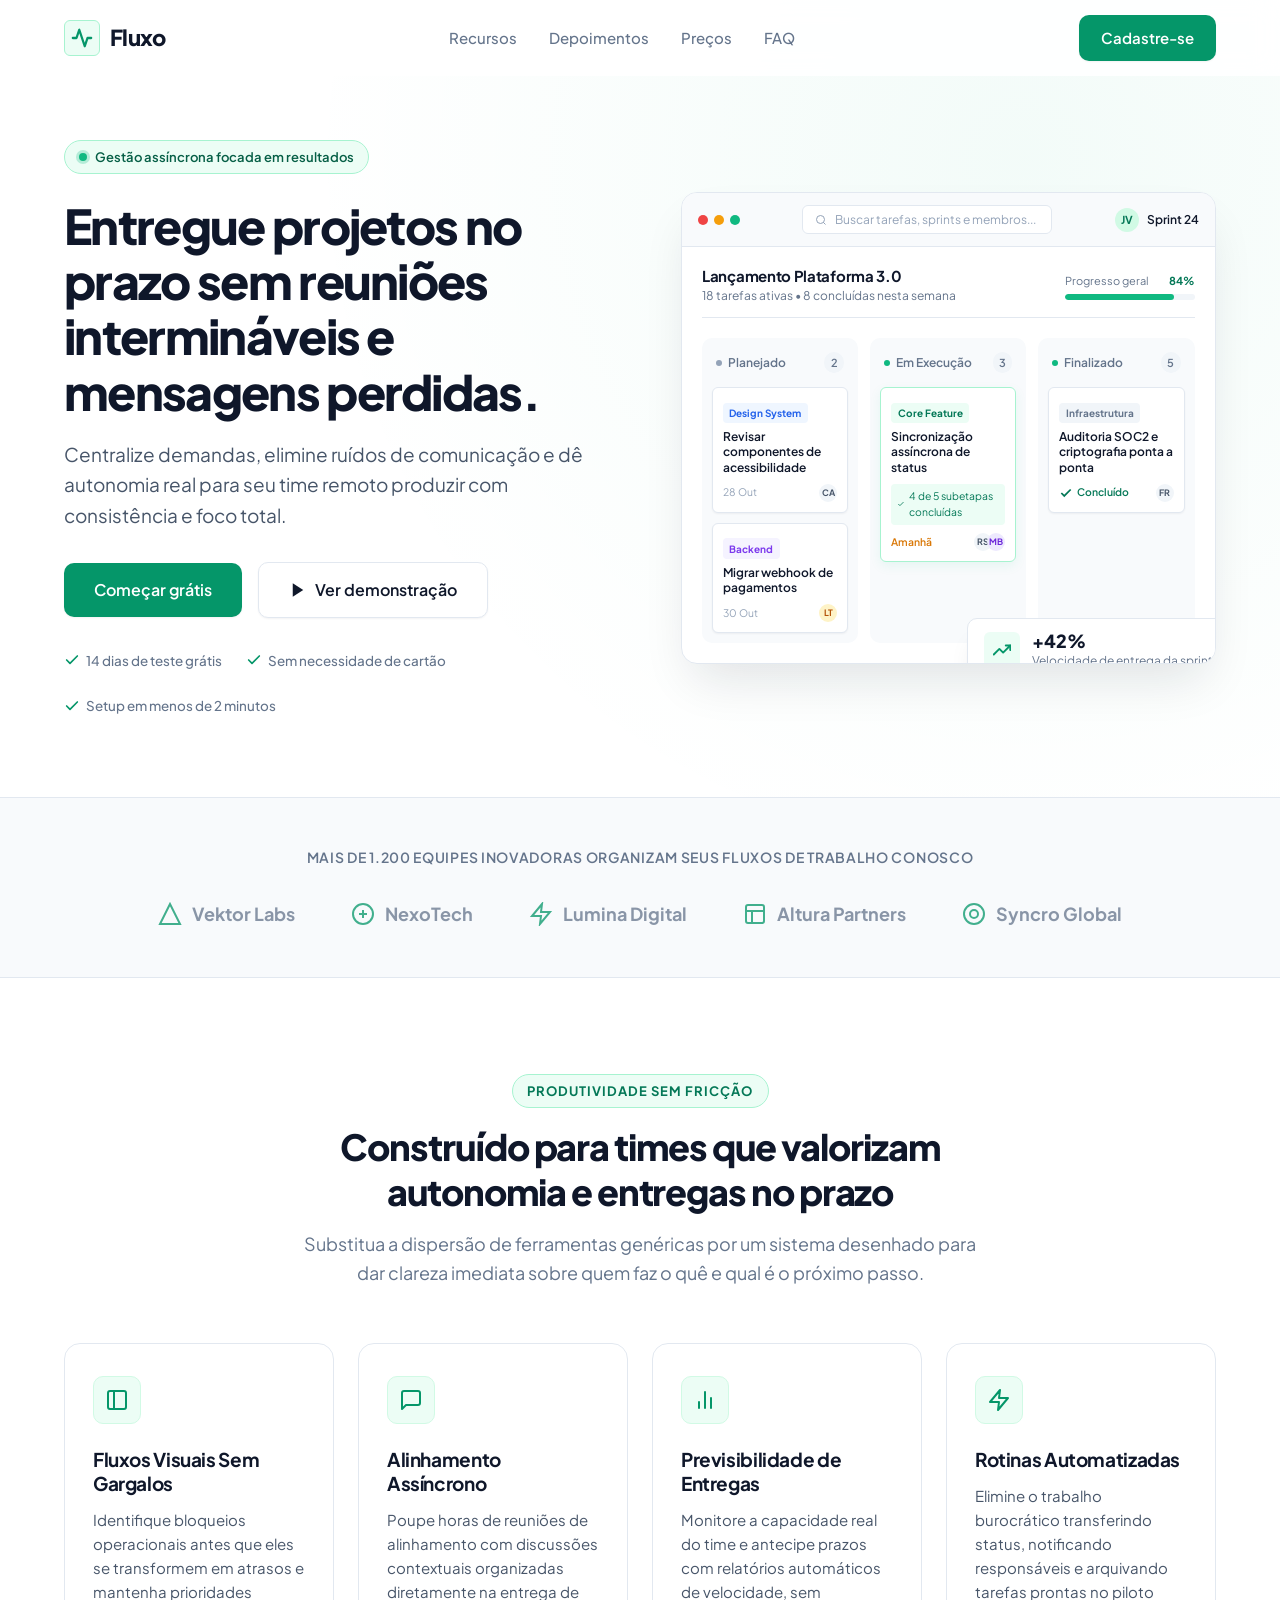
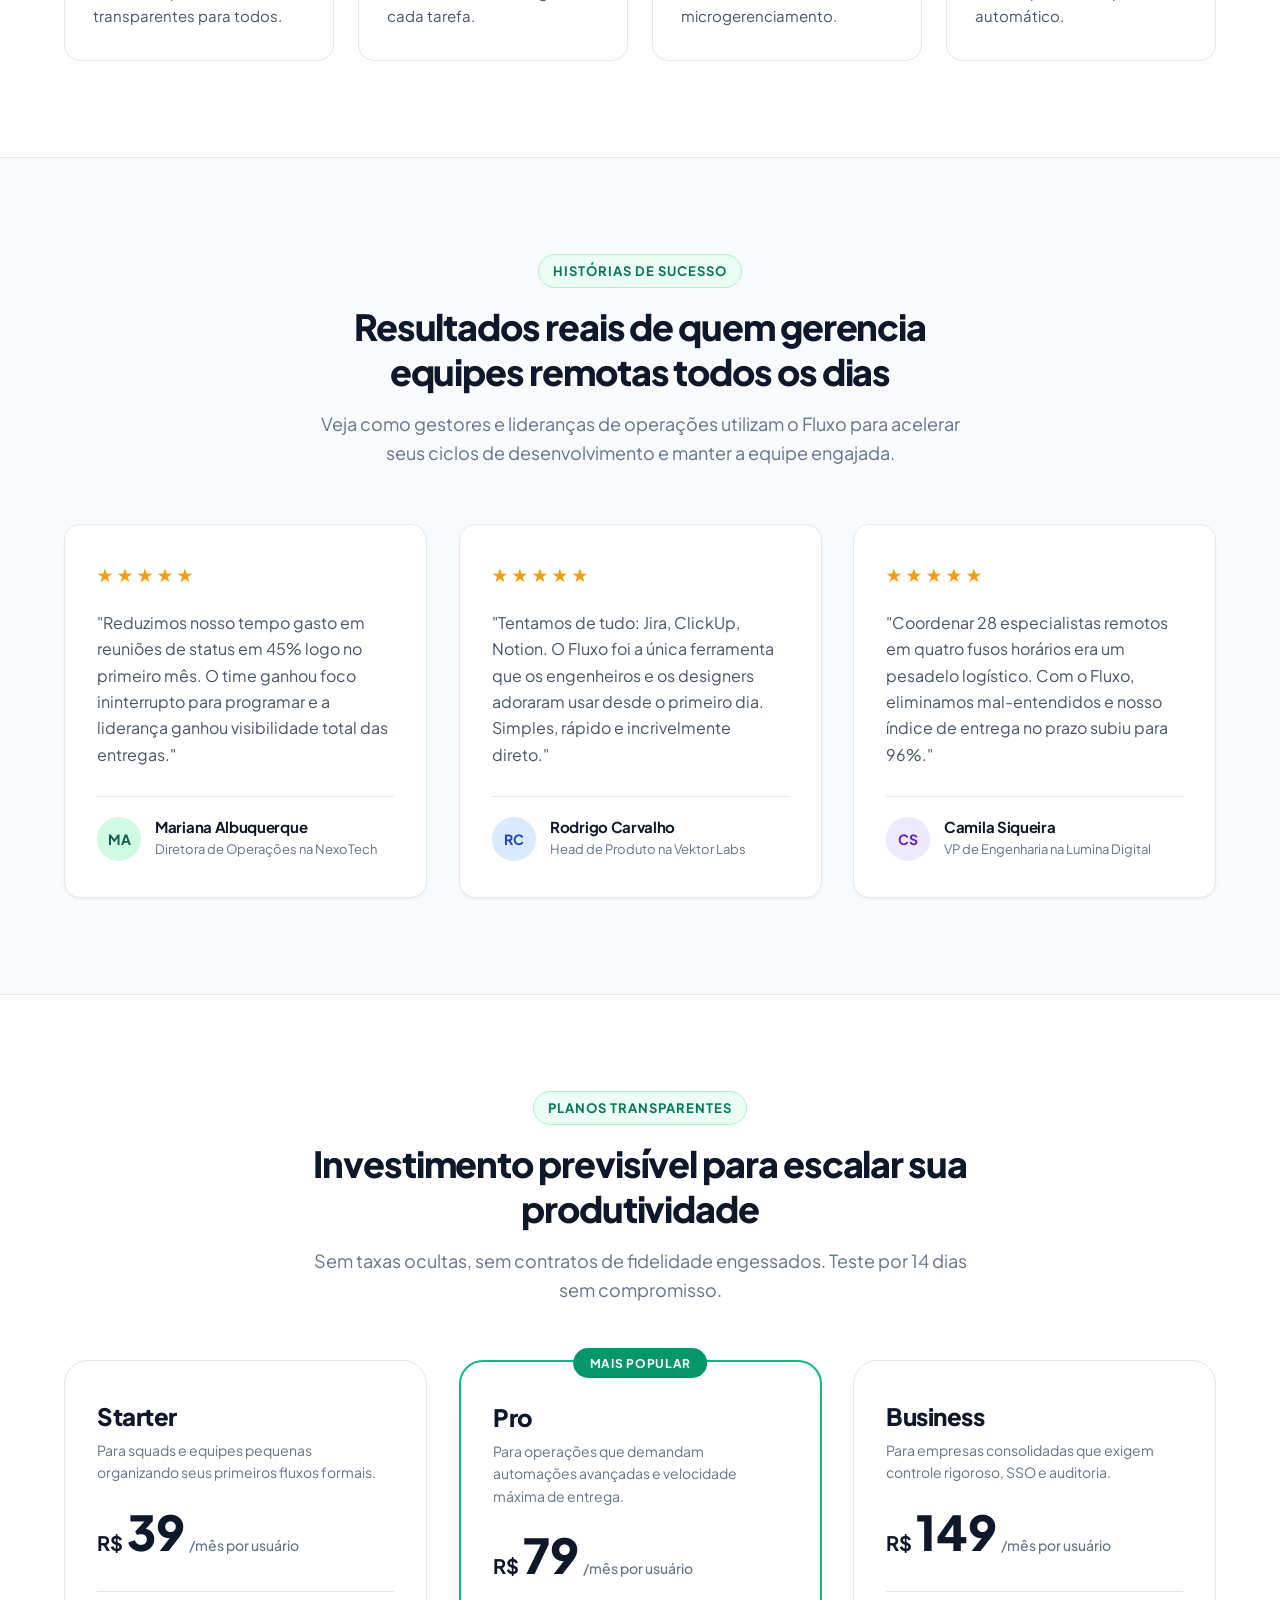
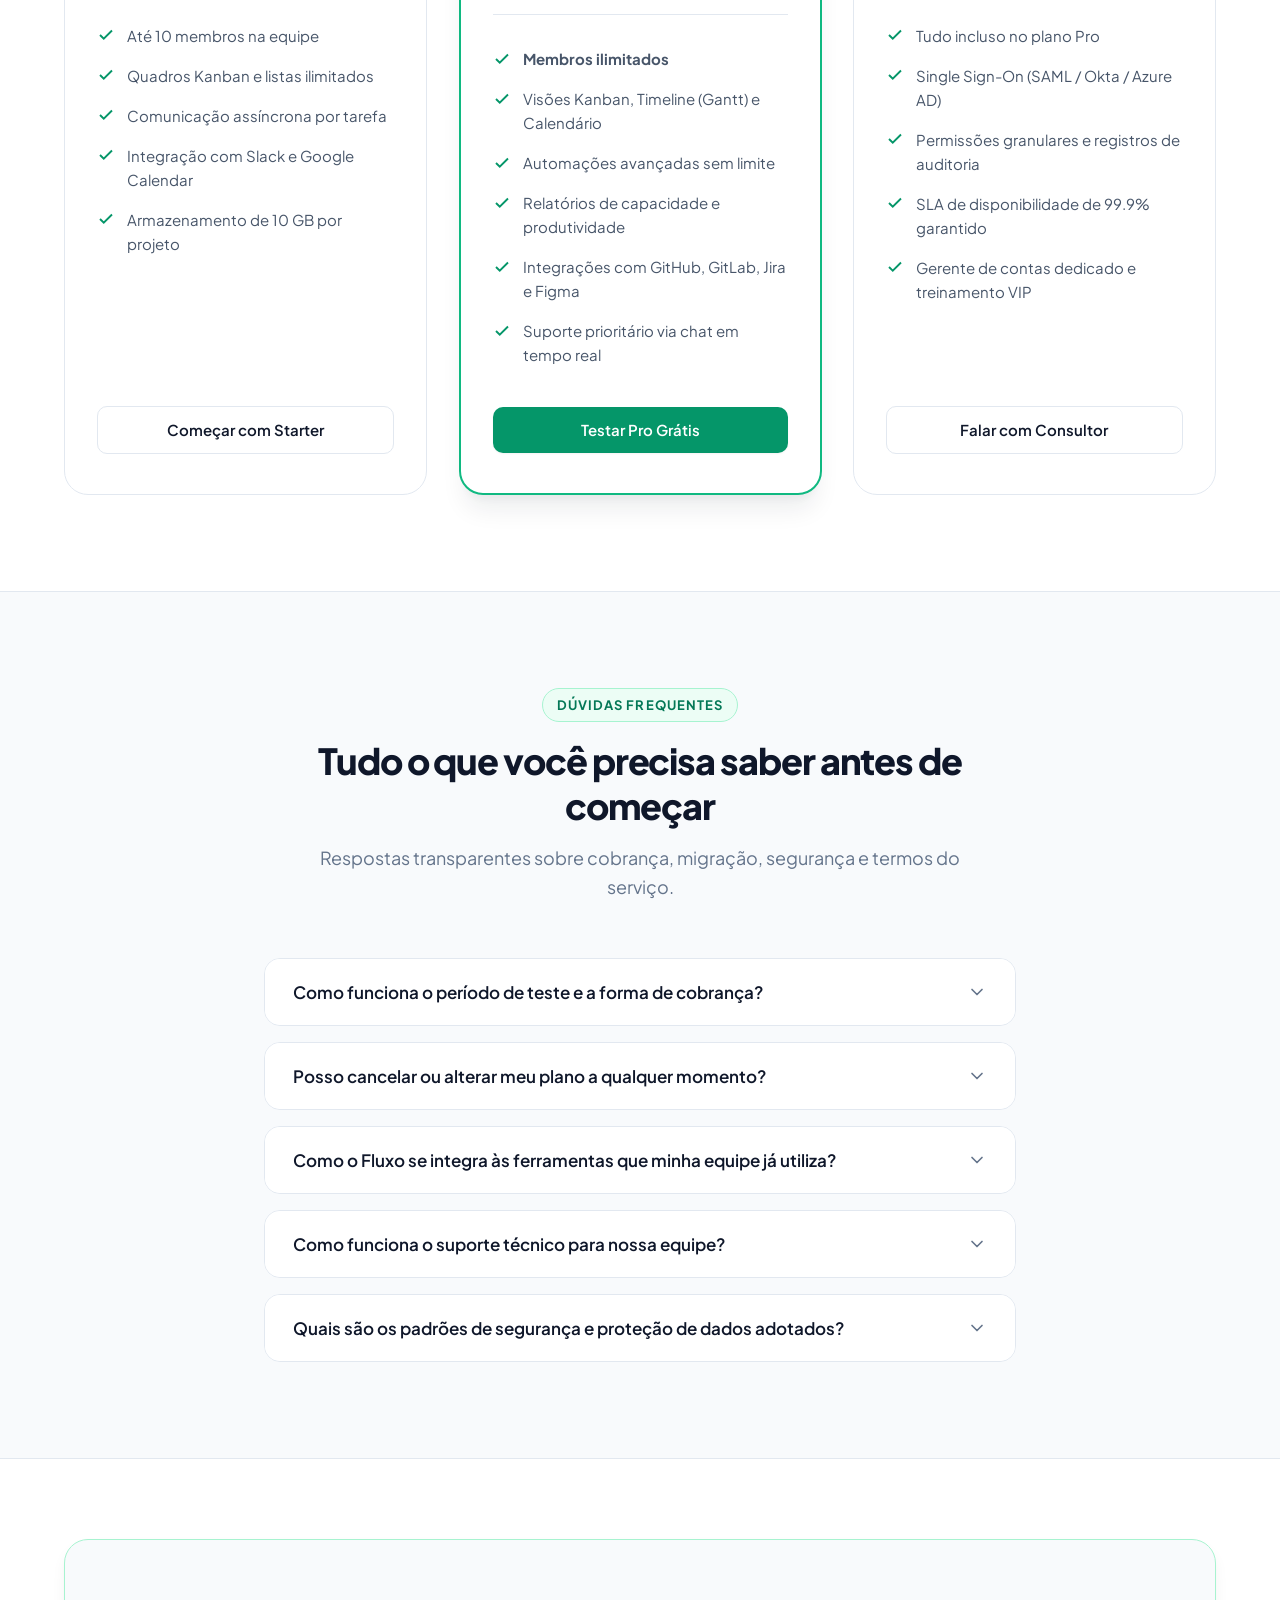
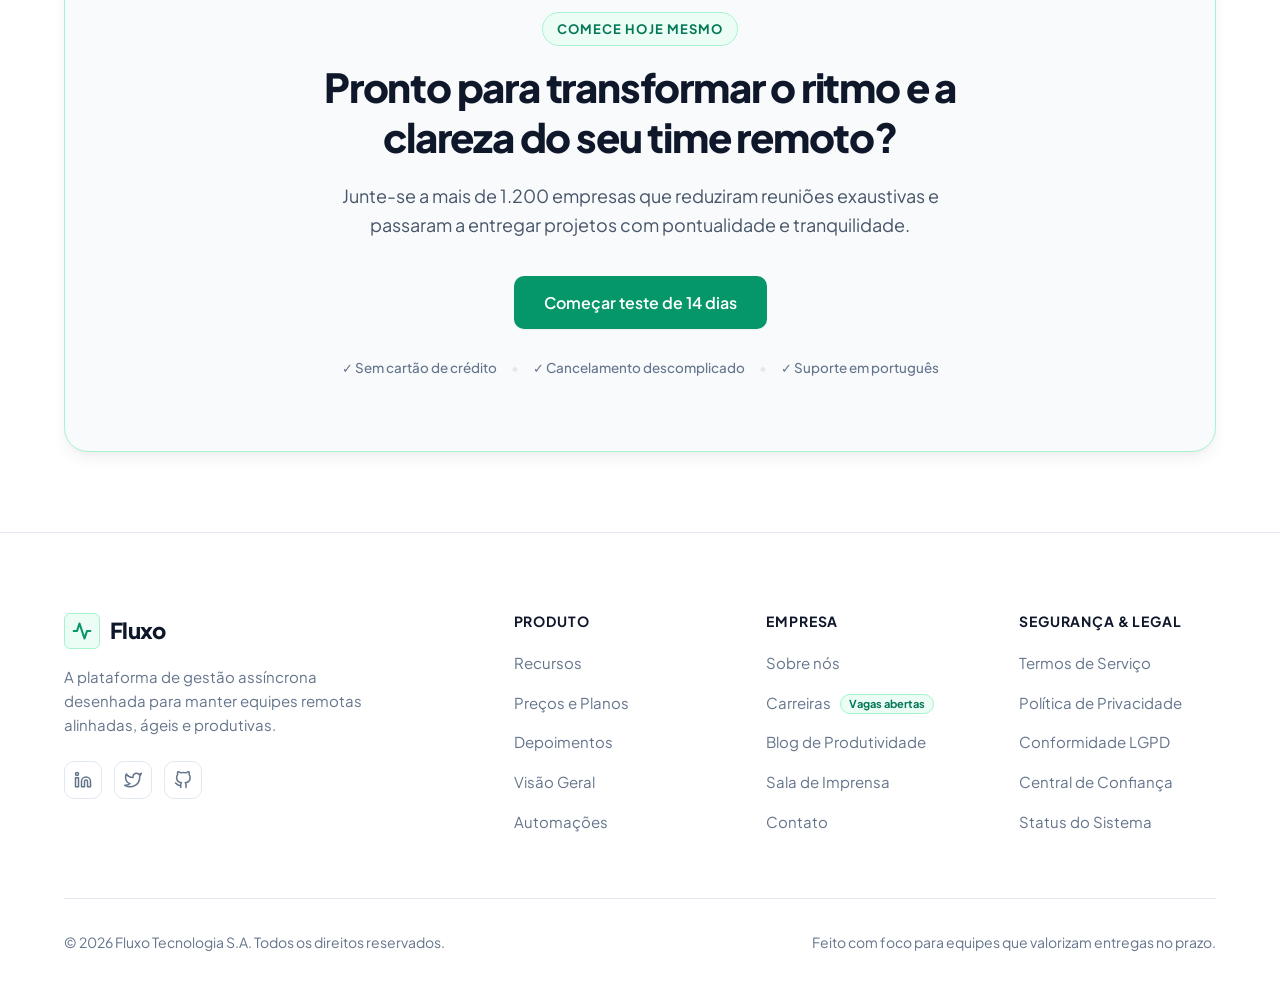
==== commit 3b412285: "refactor: update header CTA to Cadastre-se" ====
--- a/index.html
+++ b/index.html
@@ -37,13 +37,13 @@
           <li class="nav-item"><a href="#faq" class="nav-link">FAQ</a></li>
         </ul>
         <div class="nav-actions-mobile">
-          <a href="#precos" class="btn btn-primary btn-block">Começar grátis</a>
+          <a href="cadastro.html" class="btn btn-primary btn-block">Cadastre-se</a>
         </div>
       </nav>
 
       <!-- Ações Desktop -->
       <div class="header-actions">
-        <a href="#precos" class="btn btn-primary">Começar grátis</a>
+        <a href="cadastro.html" class="btn btn-primary">Cadastre-se</a>
         <!-- Botão Hambúrguer Mobile -->
         <button class="hamburger-btn" id="hamburgerBtn" aria-label="Abrir menu de navegação" aria-expanded="false" aria-controls="navMenu">
           <span class="hamburger-bar"></span>
